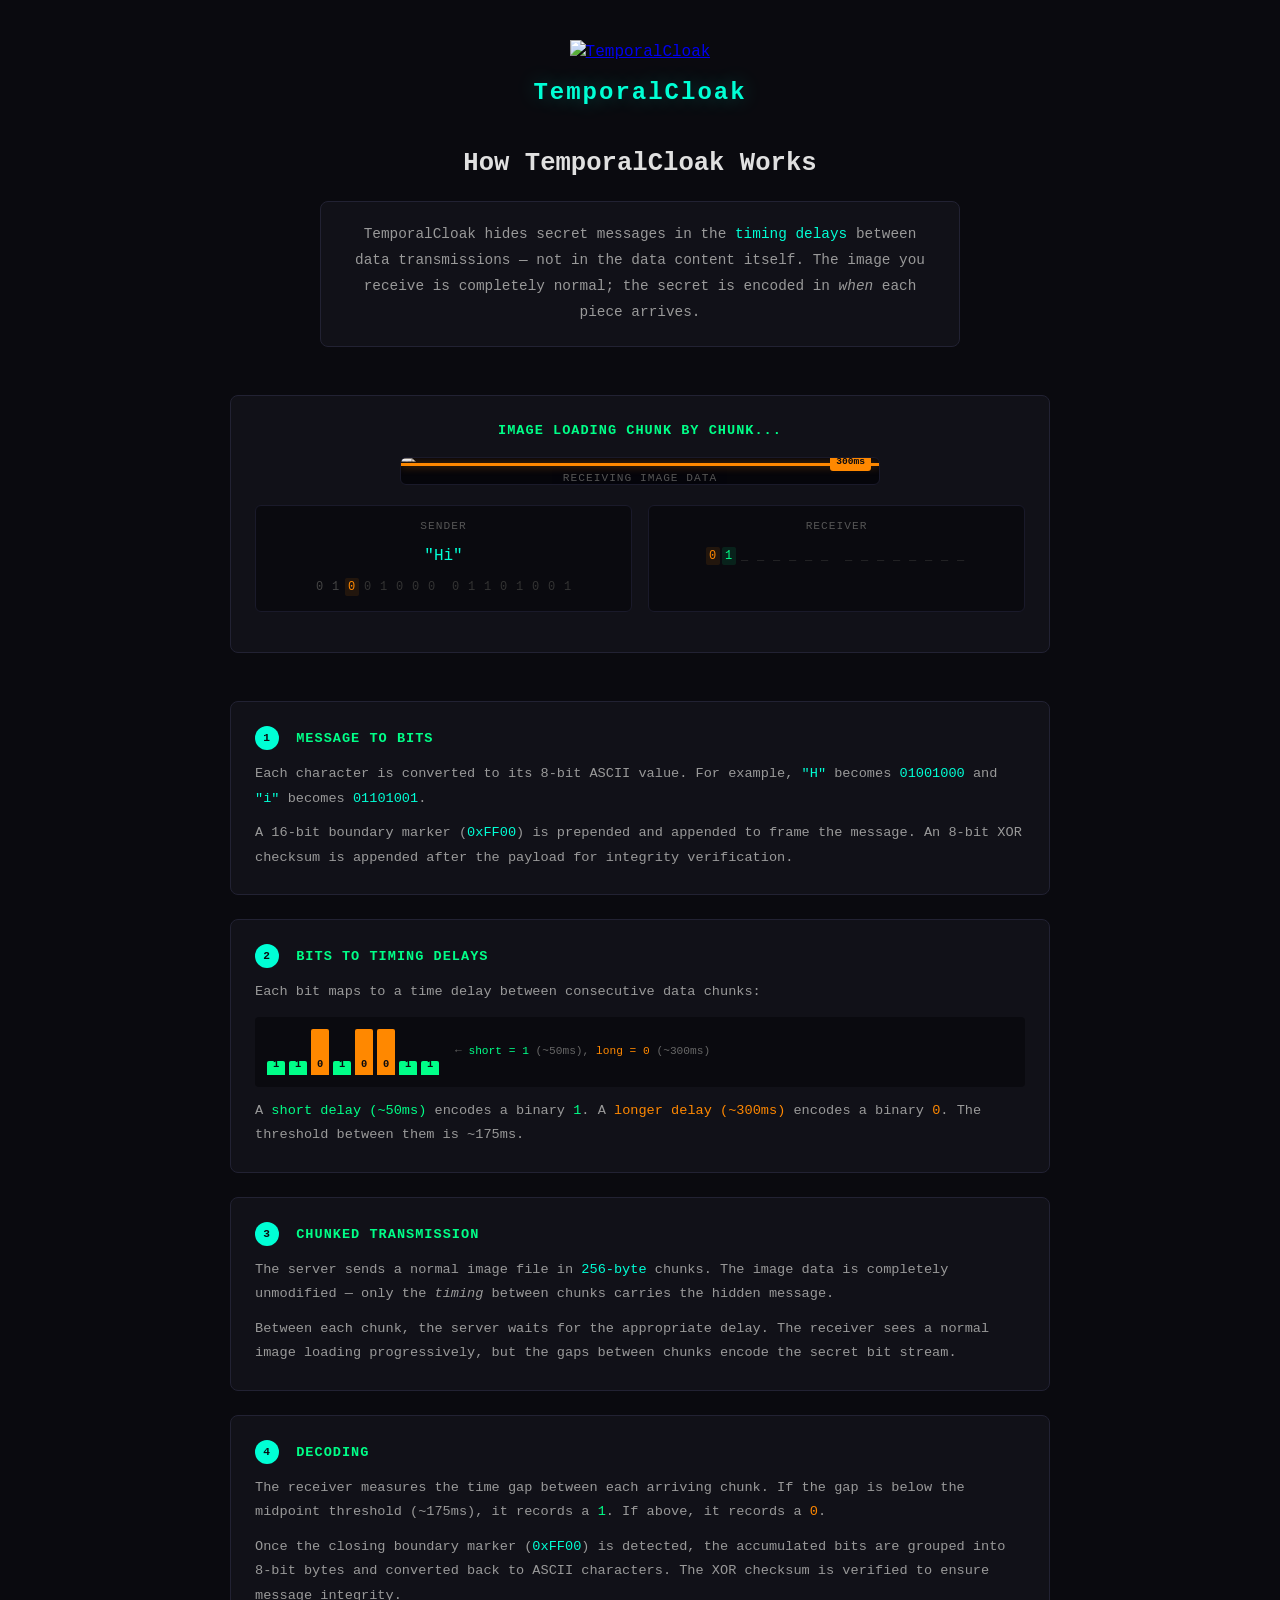
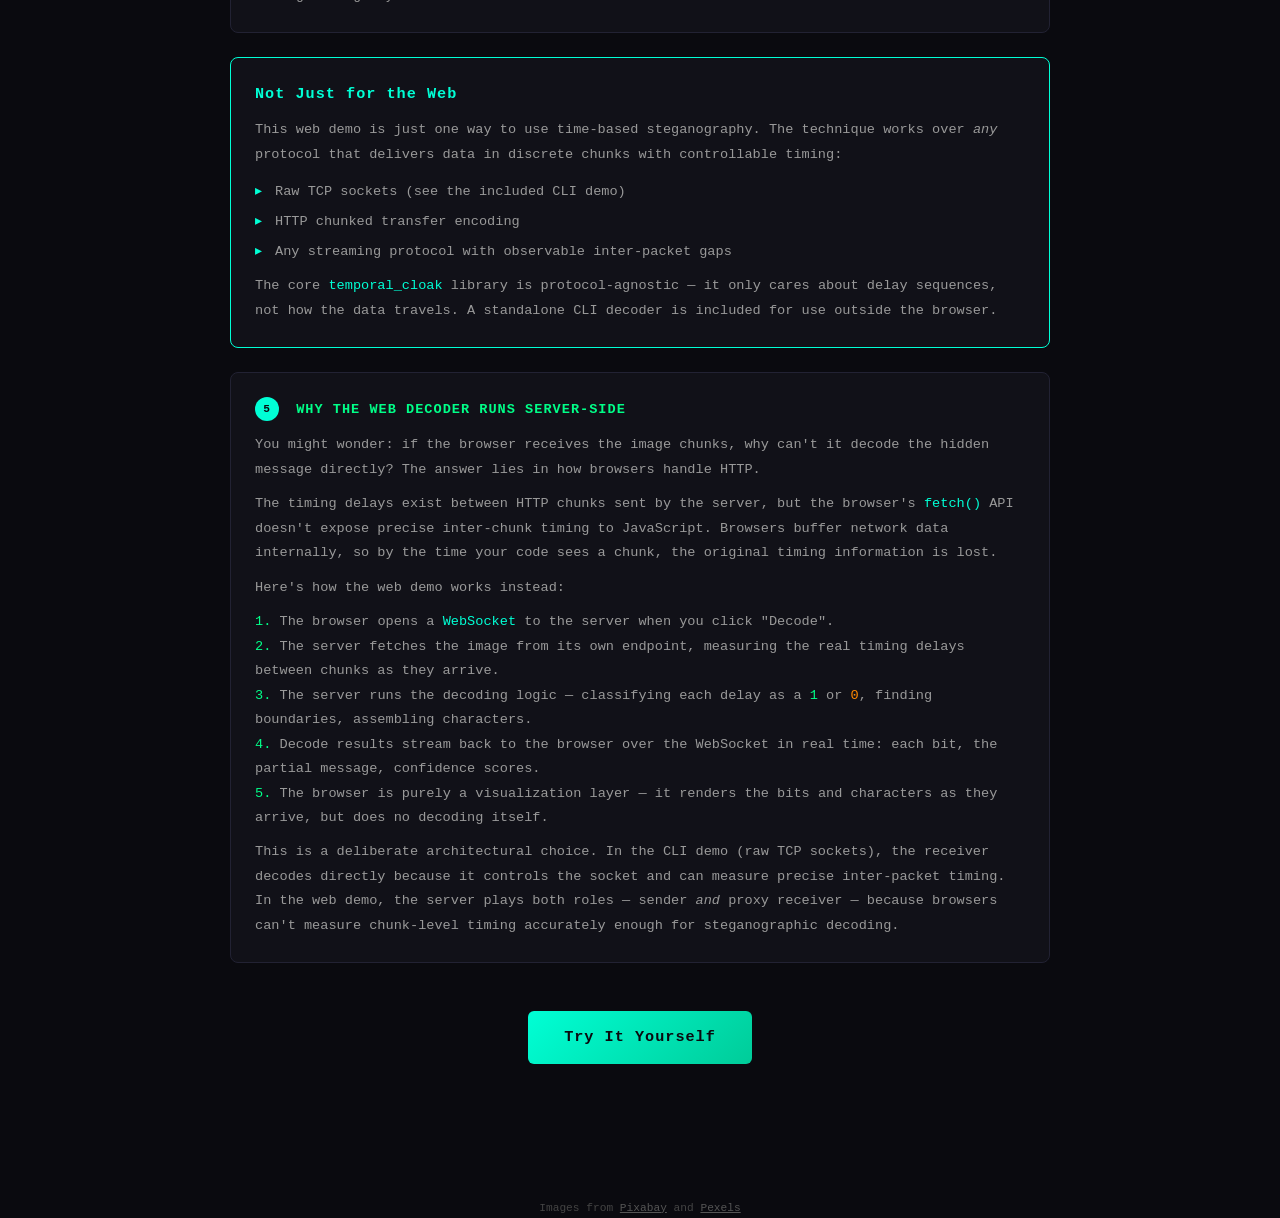
==== static/explainer.html @ 393f1f33 "feat: add link to explainer page from landing page" ====
<!DOCTYPE html>
<html lang="en">
<head>
    <meta charset="UTF-8">
    <meta name="viewport" content="width=device-width, initial-scale=1.0">
    <title>TemporalCloak - How It Works</title>
    <link rel="icon" type="image/png" sizes="32x32" href="/favicon-32x32.png">
    <link rel="icon" type="image/png" sizes="16x16" href="/favicon-16x16.png">
    <link rel="apple-touch-icon" sizes="180x180" href="/apple-touch-icon.png">
    <link rel="shortcut icon" href="/favicon.ico">
    <style>
        *, *::before, *::after { box-sizing: border-box; margin: 0; padding: 0; }

        body {
            background: #0a0a0f;
            color: #c0c0c0;
            font-family: 'JetBrains Mono', 'Fira Code', 'Courier New', monospace;
            min-height: 100vh;
            line-height: 1.6;
        }

        .container {
            max-width: 860px;
            margin: 0 auto;
            padding: 40px 20px 80px;
        }

        header { text-align: center; margin-bottom: 32px; }

        h1 {
            font-size: 1.5rem;
            color: #00ffd5;
            text-shadow: 0 0 20px rgba(0, 255, 213, 0.3);
            letter-spacing: 2px;
        }

        h1 a { color: inherit; text-decoration: none; }
        h1 a:hover { text-decoration: underline; }

        /* Hero */
        .hero {
            text-align: center;
            margin-bottom: 48px;
        }

        .hero h2 {
            font-size: 1.6rem;
            color: #e0e0e0;
            margin-bottom: 16px;
            font-weight: 700;
        }

        .hero-summary {
            max-width: 640px;
            margin: 0 auto;
            padding: 20px 24px;
            background: #111118;
            border: 1px solid #222233;
            border-radius: 8px;
            color: #999;
            font-size: 0.9rem;
            line-height: 1.8;
        }

        .hero-summary .hl { color: #00ffd5; }

        /* Section cards */
        .card {
            background: #111118;
            border: 1px solid #222233;
            border-radius: 8px;
            padding: 24px;
            margin-bottom: 24px;
        }

        .card h3 {
            color: #00ff88;
            font-size: 0.85rem;
            text-transform: uppercase;
            letter-spacing: 1px;
            margin-bottom: 12px;
        }

        .card p {
            font-size: 0.85rem;
            color: #999;
            line-height: 1.8;
            margin-bottom: 10px;
        }

        .card p:last-child { margin-bottom: 0; }

        .code { color: #00ffd5; }
        .green { color: #00ff88; }
        .orange { color: #ff8800; }

        /* Step number badges */
        .step-num {
            display: inline-block;
            width: 24px;
            height: 24px;
            line-height: 24px;
            text-align: center;
            background: #00ffd5;
            color: #0a0a0f;
            border-radius: 50%;
            font-size: 0.7rem;
            font-weight: 700;
            margin-right: 8px;
            vertical-align: middle;
        }

        /* Animation container */
        .anim-card {
            background: #111118;
            border: 1px solid #222233;
            border-radius: 8px;
            padding: 24px;
            margin-bottom: 48px;
            overflow: hidden;
        }

        .anim-card h3 {
            color: #00ff88;
            font-size: 0.85rem;
            text-transform: uppercase;
            letter-spacing: 1px;
            margin-bottom: 16px;
            text-align: center;
        }

        /* Image reveal area */
        .anim-image-wrap {
            position: relative;
            max-width: 480px;
            margin: 0 auto 20px;
            background: #05050a;
            border-radius: 6px;
            overflow: hidden;
            border: 1px solid #1a1a2a;
        }

        .anim-image-wrap .panel-label {
            position: absolute;
            top: 10px;
            left: 50%;
            transform: translateX(-50%);
            z-index: 2;
            font-size: 0.7rem;
            color: #555;
            text-transform: uppercase;
            letter-spacing: 1px;
            background: rgba(5, 5, 10, 0.7);
            padding: 2px 10px;
            border-radius: 3px;
        }

        .anim-image {
            display: block;
            width: 100%;
            height: auto;
            clip-path: inset(0 0 100% 0);
            transition: clip-path 0.25s ease-out;
        }

        /* Delay indicator line at the reveal edge */
        .chunk-indicator {
            position: absolute;
            left: 0;
            right: 0;
            height: 3px;
            z-index: 3;
            opacity: 0;
            transition: opacity 0.15s;
            display: flex;
            align-items: center;
            justify-content: center;
        }

        .chunk-indicator.visible { opacity: 1; }

        .chunk-indicator .delay-label-pill {
            position: absolute;
            right: 8px;
            top: -10px;
            font-size: 0.6rem;
            padding: 1px 6px;
            border-radius: 3px;
            color: #0a0a0f;
            font-weight: 700;
            white-space: nowrap;
        }

        .chunk-indicator.bit-1 { background: #00ff88; box-shadow: 0 0 8px rgba(0, 255, 136, 0.5); }
        .chunk-indicator.bit-1 .delay-label-pill { background: #00ff88; }
        .chunk-indicator.bit-0 { background: #ff8800; box-shadow: 0 0 8px rgba(255, 136, 0, 0.5); }
        .chunk-indicator.bit-0 .delay-label-pill { background: #ff8800; }

        /* Bottom row: sender + receiver compact */
        .anim-bottom-row {
            display: grid;
            grid-template-columns: 1fr 1fr;
            gap: 16px;
        }

        @media (max-width: 520px) {
            .anim-bottom-row {
                grid-template-columns: 1fr;
            }
        }

        .anim-panel {
            background: #0a0a0f;
            border: 1px solid #1a1a2a;
            border-radius: 6px;
            padding: 12px 16px;
            display: flex;
            flex-direction: column;
        }

        .panel-label {
            font-size: 0.7rem;
            color: #555;
            text-transform: uppercase;
            letter-spacing: 1px;
            margin-bottom: 8px;
            text-align: center;
        }

        /* Sender panel */
        .sender-text {
            text-align: center;
            font-size: 1rem;
            color: #00ffd5;
            margin-bottom: 6px;
            min-height: 1.4em;
        }

        .sender-bits {
            display: flex;
            flex-wrap: wrap;
            gap: 2px;
            justify-content: center;
            font-size: 0.75rem;
            min-height: 24px;
            align-items: center;
        }

        .sender-bits .sbit {
            width: 14px;
            height: 18px;
            line-height: 18px;
            text-align: center;
            border-radius: 2px;
            color: #333;
            transition: color 0.15s, background 0.15s;
        }

        .sender-bits .sbit.active-1 {
            color: #00ff88;
            background: rgba(0, 255, 136, 0.1);
        }

        .sender-bits .sbit.active-0 {
            color: #ff8800;
            background: rgba(255, 136, 0, 0.1);
        }

        .sender-bits .sbit.sent {
            color: #444;
        }

        .sender-bits .byte-gap {
            width: 6px;
        }

        /* Receiver panel */
        .recv-bits {
            display: flex;
            flex-wrap: wrap;
            gap: 2px;
            justify-content: center;
            font-size: 0.75rem;
            min-height: 24px;
            align-items: center;
        }

        .recv-bits .rbit {
            width: 14px;
            height: 18px;
            line-height: 18px;
            text-align: center;
            border-radius: 2px;
            color: #333;
        }

        .recv-bits .rbit.recv-1 {
            color: #00ff88;
            background: rgba(0, 255, 136, 0.1);
        }

        .recv-bits .rbit.recv-0 {
            color: #ff8800;
            background: rgba(255, 136, 0, 0.1);
        }

        .recv-bits .byte-gap {
            width: 6px;
        }

        .recv-text {
            text-align: center;
            font-size: 1rem;
            color: #00ff88;
            margin-top: 6px;
            min-height: 1.4em;
            text-shadow: 0 0 8px rgba(0, 255, 136, 0.2);
        }

        .anim-controls {
            text-align: center;
            margin-top: 16px;
        }

        .replay-btn {
            padding: 6px 18px;
            background: #222233;
            color: #00ffd5;
            border: 1px solid #333;
            border-radius: 4px;
            font-family: inherit;
            font-size: 0.75rem;
            cursor: pointer;
            transition: background 0.2s;
            display: none;
        }

        .replay-btn:hover { background: #2a2a3a; }

        /* Highlight card (Not Just for the Web) */
        .highlight-card {
            background: #111118;
            border: 1px solid #00ffd5;
            border-radius: 8px;
            padding: 24px;
            margin-bottom: 24px;
        }

        .highlight-card h3 {
            color: #00ffd5;
            font-size: 0.95rem;
            letter-spacing: 1px;
            margin-bottom: 12px;
        }

        .highlight-card p {
            font-size: 0.85rem;
            color: #999;
            line-height: 1.8;
            margin-bottom: 10px;
        }

        .highlight-card p:last-child { margin-bottom: 0; }

        .highlight-card ul {
            list-style: none;
            padding: 0;
            margin: 8px 0;
        }

        .highlight-card li {
            font-size: 0.85rem;
            color: #999;
            padding: 4px 0;
            padding-left: 20px;
            position: relative;
        }

        .highlight-card li::before {
            content: '\25B8';
            color: #00ffd5;
            position: absolute;
            left: 0;
        }

        /* Delay diagram inline */
        .delay-diagram {
            display: flex;
            align-items: flex-end;
            gap: 4px;
            margin: 12px 0;
            padding: 12px;
            background: #0a0a0f;
            border-radius: 4px;
            height: 70px;
        }

        .delay-bar {
            width: 18px;
            border-radius: 2px 2px 0 0;
            text-align: center;
            font-size: 0.65rem;
            color: #0a0a0f;
            font-weight: bold;
            display: flex;
            align-items: flex-end;
            justify-content: center;
            padding-bottom: 2px;
        }

        .delay-label {
            font-size: 0.7rem;
            margin-left: 12px;
            color: #666;
            align-self: center;
        }

        /* CTA */
        .cta-section {
            text-align: center;
            margin-top: 48px;
            margin-bottom: 24px;
        }

        .cta-btn {
            display: inline-block;
            padding: 14px 36px;
            background: linear-gradient(135deg, #00ffd5 0%, #00cc99 100%);
            color: #0a0a0f;
            text-decoration: none;
            border-radius: 6px;
            font-family: inherit;
            font-size: 0.95rem;
            font-weight: 700;
            letter-spacing: 1px;
            transition: transform 0.1s, box-shadow 0.2s;
        }

        .cta-btn:hover {
            transform: translateY(-1px);
            box-shadow: 0 4px 16px rgba(0, 255, 213, 0.3);
        }

        /* Static fallback for reduced motion */
        @media (prefers-reduced-motion: reduce) {
            .sender-bits .sbit { color: #666 !important; background: none !important; }
            .recv-bits .rbit { color: #666 !important; background: none !important; }
            .anim-image { transition: none !important; clip-path: inset(0) !important; }
            .chunk-indicator { display: none !important; }
        }

        @keyframes fadeIn {
            from { opacity: 0; transform: translateY(8px); }
            to { opacity: 1; transform: translateY(0); }
        }

        .fade-in { animation: fadeIn 0.3s ease-out; }
    </style>
</head>
<body>
    <div class="container">
        <header>
            <a href="/"><img src="/temporal_cloak_icon_transparent.png" alt="TemporalCloak" style="width:90px;height:90px;margin-bottom:8px;"></a>
            <h1><a href="/">TemporalCloak</a></h1>
        </header>

        <!-- Hero -->
        <section class="hero">
            <h2>How TemporalCloak Works</h2>
            <div class="hero-summary">
                TemporalCloak hides secret messages in the <span class="hl">timing delays</span> between data transmissions &mdash; not in the data content itself. The image you receive is completely normal; the secret is encoded in <em>when</em> each piece arrives.
            </div>
        </section>

        <!-- Animated Diagram -->
        <section class="anim-card" id="animCard">
            <h3>Image loading chunk by chunk...</h3>
            <!-- Progressive image reveal -->
            <div class="anim-image-wrap" id="imageWrap">
                <div class="panel-label" id="imageLabel">Receiving image data</div>
                <img class="anim-image" id="animImage" src="/hosted/pexels-lil-artsy-1624076.jpg" alt="Image loading progressively">
                <div class="chunk-indicator" id="chunkIndicator">
                    <span class="delay-label-pill" id="delayPill"></span>
                </div>
            </div>
            <!-- Compact sender / receiver row -->
            <div class="anim-bottom-row">
                <div class="anim-panel">
                    <div class="panel-label">Sender</div>
                    <div class="sender-text" id="senderText"></div>
                    <div class="sender-bits" id="senderBits"></div>
                </div>
                <div class="anim-panel">
                    <div class="panel-label">Receiver</div>
                    <div class="recv-bits" id="recvBits"></div>
                    <div class="recv-text" id="recvText"></div>
                </div>
            </div>
            <div class="anim-controls">
                <button class="replay-btn" id="replayBtn">Replay</button>
            </div>
        </section>

        <!-- Step 1: Message to Bits -->
        <div class="card">
            <h3><span class="step-num">1</span> Message to Bits</h3>
            <p>Each character is converted to its 8-bit ASCII value. For example, <span class="code">"H"</span> becomes <span class="code">01001000</span> and <span class="code">"i"</span> becomes <span class="code">01101001</span>.</p>
            <p>A 16-bit boundary marker (<span class="code">0xFF00</span>) is prepended and appended to frame the message. An 8-bit XOR checksum is appended after the payload for integrity verification.</p>
        </div>

        <!-- Step 2: Bits to Timing -->
        <div class="card">
            <h3><span class="step-num">2</span> Bits to Timing Delays</h3>
            <p>Each bit maps to a time delay between consecutive data chunks:</p>
            <div class="delay-diagram">
                <div class="delay-bar" style="height:14px;background:#00ff88;">1</div>
                <div class="delay-bar" style="height:14px;background:#00ff88;">1</div>
                <div class="delay-bar" style="height:46px;background:#ff8800;">0</div>
                <div class="delay-bar" style="height:14px;background:#00ff88;">1</div>
                <div class="delay-bar" style="height:46px;background:#ff8800;">0</div>
                <div class="delay-bar" style="height:46px;background:#ff8800;">0</div>
                <div class="delay-bar" style="height:14px;background:#00ff88;">1</div>
                <div class="delay-bar" style="height:14px;background:#00ff88;">1</div>
                <div class="delay-label">&larr; <span class="green">short = 1</span> (~50ms), <span class="orange">long = 0</span> (~300ms)</div>
            </div>
            <p>A <span class="green">short delay (~50ms)</span> encodes a binary <span class="green">1</span>. A <span class="orange">longer delay (~300ms)</span> encodes a binary <span class="orange">0</span>. The threshold between them is ~175ms.</p>
        </div>

        <!-- Step 3: Chunked Transmission -->
        <div class="card">
            <h3><span class="step-num">3</span> Chunked Transmission</h3>
            <p>The server sends a normal image file in <span class="code">256-byte</span> chunks. The image data is completely unmodified &mdash; only the <em>timing</em> between chunks carries the hidden message.</p>
            <p>Between each chunk, the server waits for the appropriate delay. The receiver sees a normal image loading progressively, but the gaps between chunks encode the secret bit stream.</p>
        </div>

        <!-- Step 4: Decoding -->
        <div class="card">
            <h3><span class="step-num">4</span> Decoding</h3>
            <p>The receiver measures the time gap between each arriving chunk. If the gap is below the midpoint threshold (~175ms), it records a <span class="green">1</span>. If above, it records a <span class="orange">0</span>.</p>
            <p>Once the closing boundary marker (<span class="code">0xFF00</span>) is detected, the accumulated bits are grouped into 8-bit bytes and converted back to ASCII characters. The XOR checksum is verified to ensure message integrity.</p>
        </div>

        <!-- Not Just for the Web -->
        <div class="highlight-card">
            <h3>Not Just for the Web</h3>
            <p>This web demo is just one way to use time-based steganography. The technique works over <em>any</em> protocol that delivers data in discrete chunks with controllable timing:</p>
            <ul>
                <li>Raw TCP sockets (see the included CLI demo)</li>
                <li>HTTP chunked transfer encoding</li>
                <li>Any streaming protocol with observable inter-packet gaps</li>
            </ul>
            <p>The core <span class="code">temporal_cloak</span> library is protocol-agnostic &mdash; it only cares about delay sequences, not how the data travels. A standalone CLI decoder is included for use outside the browser.</p>
        </div>

        <!-- Why Server-Side Decoding -->
        <div class="card">
            <h3><span class="step-num">5</span> Why the Web Decoder Runs Server-Side</h3>
            <p>You might wonder: if the browser receives the image chunks, why can't it decode the hidden message directly? The answer lies in how browsers handle HTTP.</p>
            <p>The timing delays exist between HTTP chunks sent by the server, but the browser's <span class="code">fetch()</span> API doesn't expose precise inter-chunk timing to JavaScript. Browsers buffer network data internally, so by the time your code sees a chunk, the original timing information is lost.</p>
            <p>Here's how the web demo works instead:</p>
            <p><span class="green">1.</span> The browser opens a <span class="code">WebSocket</span> to the server when you click "Decode".<br>
               <span class="green">2.</span> The server fetches the image from its own endpoint, measuring the real timing delays between chunks as they arrive.<br>
               <span class="green">3.</span> The server runs the decoding logic &mdash; classifying each delay as a <span class="green">1</span> or <span class="orange">0</span>, finding boundaries, assembling characters.<br>
               <span class="green">4.</span> Decode results stream back to the browser over the WebSocket in real time: each bit, the partial message, confidence scores.<br>
               <span class="green">5.</span> The browser is purely a visualization layer &mdash; it renders the bits and characters as they arrive, but does no decoding itself.</p>
            <p>This is a deliberate architectural choice. In the CLI demo (raw TCP sockets), the receiver decodes directly because it controls the socket and can measure precise inter-packet timing. In the web demo, the server plays both roles &mdash; sender <em>and</em> proxy receiver &mdash; because browsers can't measure chunk-level timing accurately enough for steganographic decoding.</p>
        </div>

        <!-- CTA -->
        <section class="cta-section">
            <a href="/" class="cta-btn">Try It Yourself</a>
        </section>
    </div>

    <footer style="text-align:center; padding:32px 20px 0; font-size:0.7rem; color:#444;">
        Images from <a href="https://pixabay.com/" style="color:#555;" target="_blank" rel="noopener">Pixabay</a> and <a href="https://www.pexels.com/" style="color:#555;" target="_blank" rel="noopener">Pexels</a>
    </footer>

    <script>
        // ── Animation: encode "Hi", progressive image reveal + sender/receiver bits ──

        const MSG = 'Hi';
        const BITS = [
            0,1,0,0,1,0,0,0, // H = 0x48
            0,1,1,0,1,0,0,1  // i = 0x69
        ];
        const TOTAL_STEPS = BITS.length; // 16 chunks

        const BIT_1_DELAY = 50;   // ms (short = green)
        const BIT_0_DELAY = 300;  // ms (long = orange)

        const animImage      = document.getElementById('animImage');
        const imageWrap      = document.getElementById('imageWrap');
        const imageLabel     = document.getElementById('imageLabel');
        const chunkIndicator = document.getElementById('chunkIndicator');
        const delayPill      = document.getElementById('delayPill');
        const senderText     = document.getElementById('senderText');
        const senderBits     = document.getElementById('senderBits');
        const recvBits       = document.getElementById('recvBits');
        const recvText       = document.getElementById('recvText');
        const replayBtn      = document.getElementById('replayBtn');
        const animCard       = document.getElementById('animCard');

        let animRunning = false;
        let animTimeouts = [];
        let hasPlayed = false;

        function clearTimeouts() {
            animTimeouts.forEach(t => clearTimeout(t));
            animTimeouts = [];
        }

        function resetAnimation() {
            clearTimeouts();
            senderText.textContent = '';
            senderBits.innerHTML = '';
            recvBits.innerHTML = '';
            recvText.textContent = '';
            replayBtn.style.display = 'none';
            imageLabel.textContent = 'Receiving image data';

            // Reset image — fully hidden
            animImage.style.clipPath = 'inset(0 0 100% 0)';

            // Hide chunk indicator
            chunkIndicator.classList.remove('visible', 'bit-0', 'bit-1');
            chunkIndicator.style.top = '0%';

            // Build sender bit placeholders
            BITS.forEach((b, i) => {
                if (i === 8) {
                    const gap = document.createElement('span');
                    gap.className = 'byte-gap';
                    senderBits.appendChild(gap);
                }
                const el = document.createElement('span');
                el.className = 'sbit';
                el.textContent = b;
                el.dataset.index = i;
                senderBits.appendChild(el);
            });

            // Build receiver bit placeholders
            BITS.forEach((_, i) => {
                if (i === 8) {
                    const gap = document.createElement('span');
                    gap.className = 'byte-gap';
                    recvBits.appendChild(gap);
                }
                const el = document.createElement('span');
                el.className = 'rbit';
                el.textContent = '_';
                el.dataset.index = i;
                recvBits.appendChild(el);
            });
        }

        function revealImageTo(step) {
            const pct = ((step + 1) / TOTAL_STEPS) * 100;
            const hideBottom = 100 - pct;
            animImage.style.clipPath = `inset(0 0 ${hideBottom}% 0)`;
        }

        function showChunkIndicator(step, bit) {
            const pct = ((step + 1) / TOTAL_STEPS) * 100;
            chunkIndicator.style.top = pct + '%';
            chunkIndicator.className = `chunk-indicator visible bit-${bit}`;
            delayPill.textContent = bit === 1 ? '50ms' : '300ms';
        }

        function hideChunkIndicator() {
            chunkIndicator.classList.remove('visible');
        }

        function runAnimation() {
            if (animRunning) return;
            animRunning = true;
            hasPlayed = true;

            resetAnimation();
            senderText.textContent = '"Hi"';

            let step = 0;

            function nextBit() {
                if (step >= BITS.length) {
                    hideChunkIndicator();
                    imageLabel.textContent = 'Image received';
                    recvText.textContent = '"Hi"';
                    replayBtn.style.display = '';
                    animRunning = false;
                    return;
                }

                const bit = BITS[step];
                const idx = step;

                // Highlight current sender bit
                const sbitEl = senderBits.querySelector(`[data-index="${idx}"]`);
                if (sbitEl) sbitEl.className = `sbit active-${bit}`;

                // Mark previous sender bit as sent
                if (idx > 0) {
                    const prev = senderBits.querySelector(`[data-index="${idx - 1}"]`);
                    if (prev) prev.className = 'sbit sent';
                }

                // Show delay indicator at the reveal edge
                showChunkIndicator(idx, bit);

                // After the characteristic delay, reveal the next image strip
                const delay = bit === 1 ? BIT_1_DELAY : BIT_0_DELAY;

                const t1 = setTimeout(() => {
                    // Reveal next image strip
                    revealImageTo(idx);

                    // Update receiver bit
                    const rbitEl = recvBits.querySelector(`[data-index="${idx}"]`);
                    if (rbitEl) {
                        rbitEl.className = `rbit recv-${bit}`;
                        rbitEl.textContent = bit;
                    }

                    // Show partial decoded text after each complete byte
                    if ((idx + 1) % 8 === 0) {
                        const byteIdx = Math.floor(idx / 8);
                        recvText.textContent = '"' + MSG.substring(0, byteIdx + 1) + '"';
                    }

                    step++;
                    const t2 = setTimeout(nextBit, 80);
                    animTimeouts.push(t2);
                }, delay + 120);
                animTimeouts.push(t1);
            }

            const t0 = setTimeout(nextBit, 600);
            animTimeouts.push(t0);
        }

        replayBtn.addEventListener('click', () => {
            runAnimation();
        });

        // ── IntersectionObserver: auto-play when scrolled into view ──
        const prefersReducedMotion = window.matchMedia('(prefers-reduced-motion: reduce)').matches;

        if (prefersReducedMotion) {
            resetAnimation();
            senderText.textContent = '"Hi"';

            // Show fully revealed image
            animImage.style.clipPath = 'inset(0 0 0% 0)';
            imageLabel.textContent = 'Image received';

            // Show all sender bits
            BITS.forEach((b, i) => {
                const el = senderBits.querySelector(`[data-index="${i}"]`);
                if (el) el.className = `sbit active-${b}`;
            });

            // Show all receiver bits
            BITS.forEach((b, i) => {
                const el = recvBits.querySelector(`[data-index="${i}"]`);
                if (el) {
                    el.className = `rbit recv-${b}`;
                    el.textContent = b;
                }
            });

            recvText.textContent = '"Hi"';
            replayBtn.style.display = '';
        } else {
            resetAnimation();

            const observer = new IntersectionObserver((entries) => {
                entries.forEach(entry => {
                    if (entry.isIntersecting && !hasPlayed) {
                        runAnimation();
                    }
                });
            }, { threshold: 0.3 });

            observer.observe(animCard);
        }
    </script>
</body>
</html>
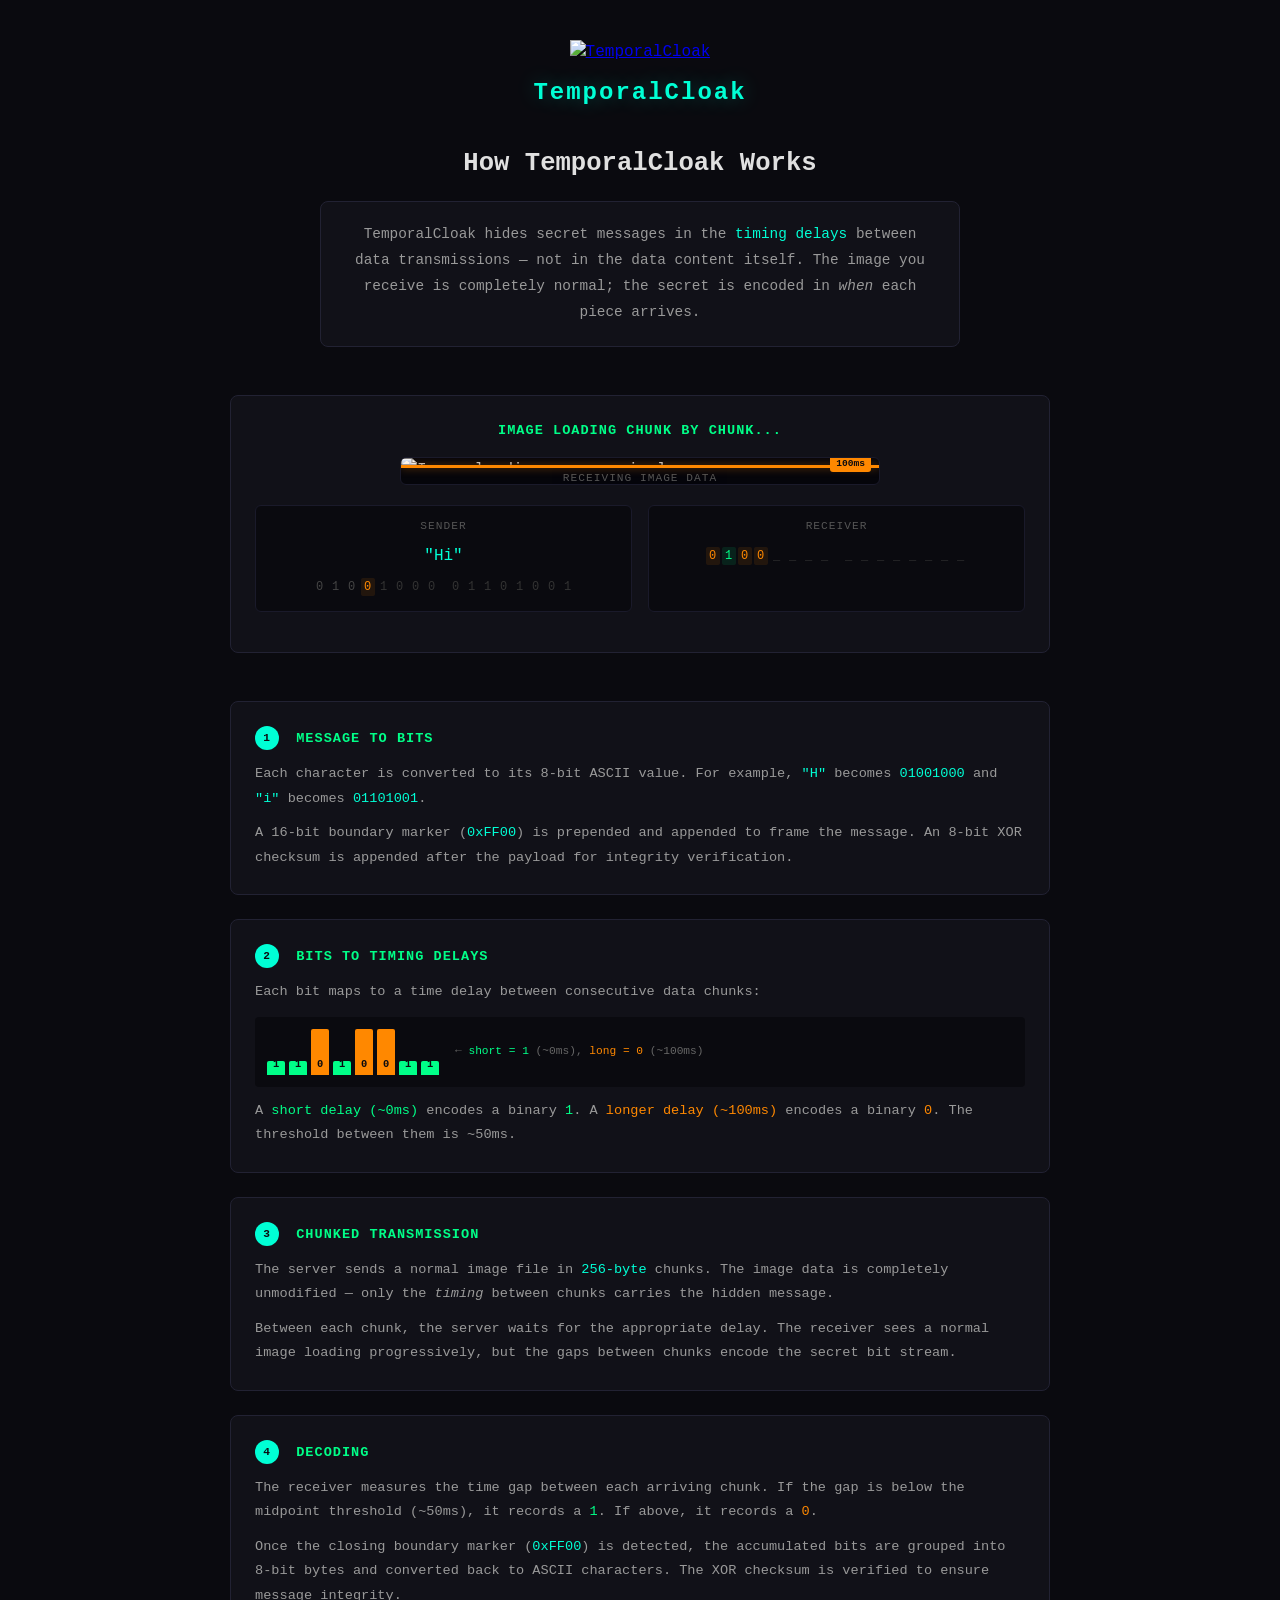
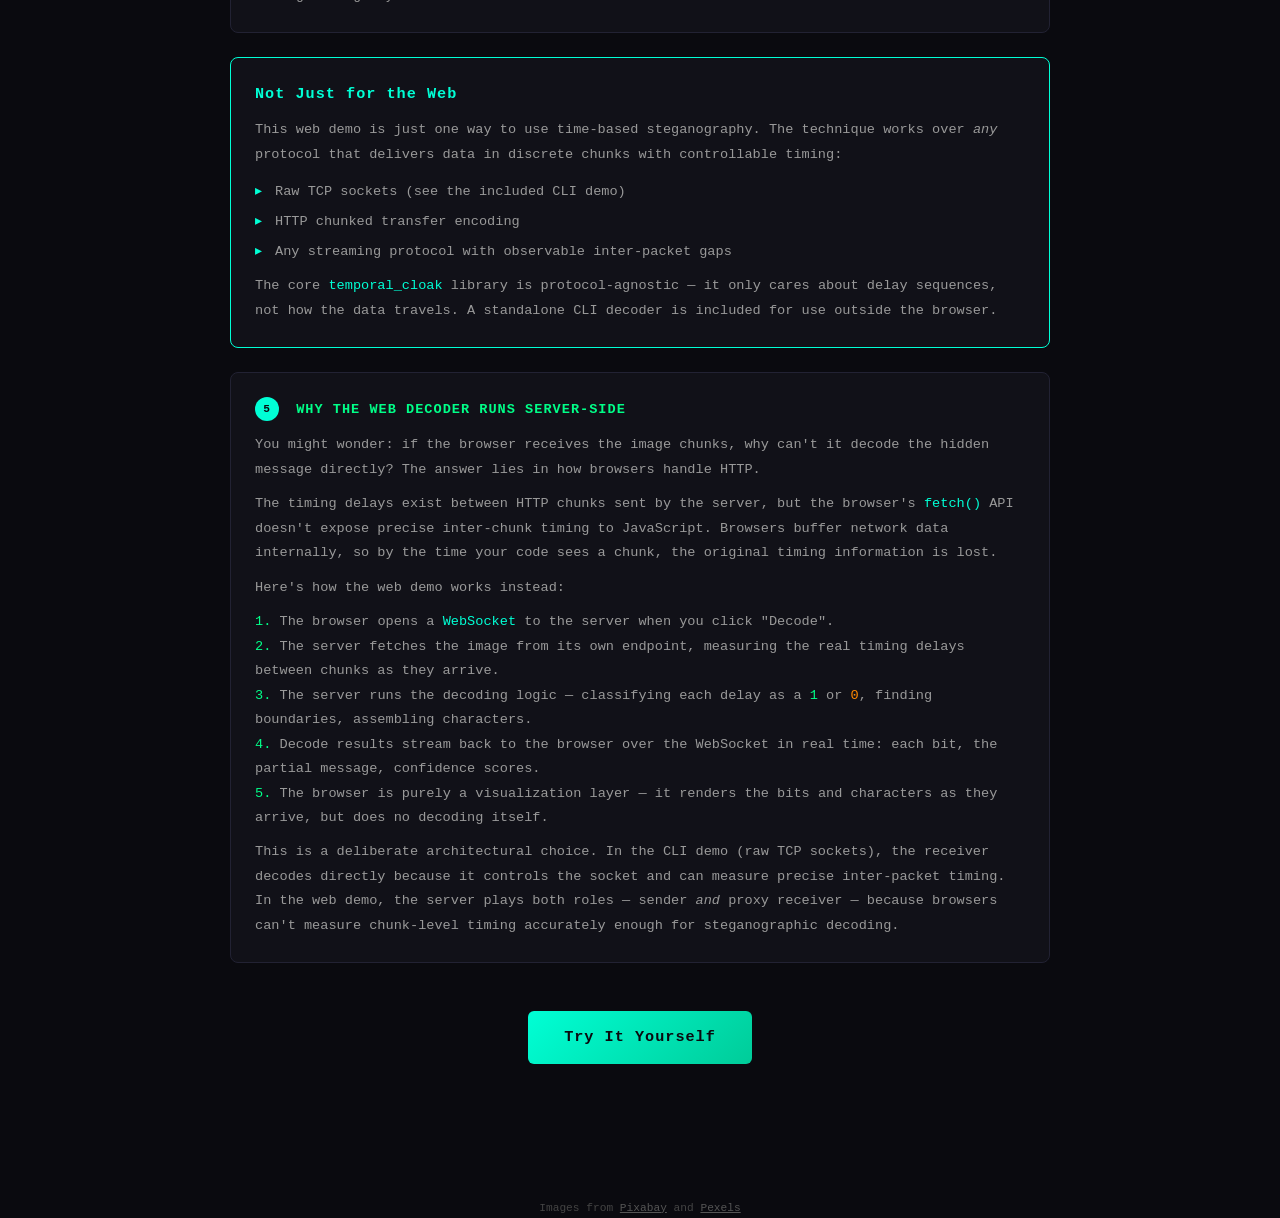
==== commit be441016: "refactor: centralize timing config and serve it via REST endpoint" ====
--- a/static/explainer.html
+++ b/static/explainer.html
@@ -521,9 +521,9 @@
                 <div class="delay-bar" style="height:46px;background:#ff8800;">0</div>
                 <div class="delay-bar" style="height:14px;background:#00ff88;">1</div>
                 <div class="delay-bar" style="height:14px;background:#00ff88;">1</div>
-                <div class="delay-label">&larr; <span class="green">short = 1</span> (~50ms), <span class="orange">long = 0</span> (~300ms)</div>
+                <div class="delay-label">&larr; <span class="green">short = 1</span> (~<span class="cfg-bit1">0ms</span>), <span class="orange">long = 0</span> (~<span class="cfg-bit0">100ms</span>)</div>
             </div>
-            <p>A <span class="green">short delay (~50ms)</span> encodes a binary <span class="green">1</span>. A <span class="orange">longer delay (~300ms)</span> encodes a binary <span class="orange">0</span>. The threshold between them is ~175ms.</p>
+            <p>A <span class="green">short delay (~<span class="cfg-bit1">0ms</span>)</span> encodes a binary <span class="green">1</span>. A <span class="orange">longer delay (~<span class="cfg-bit0">100ms</span>)</span> encodes a binary <span class="orange">0</span>. The threshold between them is ~<span class="cfg-mid">50ms</span>.</p>
         </div>
 
         <!-- Step 3: Chunked Transmission -->
@@ -536,7 +536,7 @@
         <!-- Step 4: Decoding -->
         <div class="card">
             <h3><span class="step-num">4</span> Decoding</h3>
-            <p>The receiver measures the time gap between each arriving chunk. If the gap is below the midpoint threshold (~175ms), it records a <span class="green">1</span>. If above, it records a <span class="orange">0</span>.</p>
+            <p>The receiver measures the time gap between each arriving chunk. If the gap is below the midpoint threshold (~<span class="cfg-mid">50ms</span>), it records a <span class="green">1</span>. If above, it records a <span class="orange">0</span>.</p>
             <p>Once the closing boundary marker (<span class="code">0xFF00</span>) is detected, the accumulated bits are grouped into 8-bit bytes and converted back to ASCII characters. The XOR checksum is verified to ensure message integrity.</p>
         </div>
 
@@ -586,8 +586,8 @@
         ];
         const TOTAL_STEPS = BITS.length; // 16 chunks
 
-        const BIT_1_DELAY = 50;   // ms (short = green)
-        const BIT_0_DELAY = 300;  // ms (long = orange)
+        let BIT_1_DELAY = 0;    // ms (short = green) — updated from /api/config
+        let BIT_0_DELAY = 100;  // ms (long = orange) — updated from /api/config
 
         const animImage      = document.getElementById('animImage');
         const imageWrap      = document.getElementById('imageWrap');
@@ -665,7 +665,7 @@
             const pct = ((step + 1) / TOTAL_STEPS) * 100;
             chunkIndicator.style.top = pct + '%';
             chunkIndicator.className = `chunk-indicator visible bit-${bit}`;
-            delayPill.textContent = bit === 1 ? '50ms' : '300ms';
+            delayPill.textContent = bit === 1 ? '0ms' : '100ms';
         }
 
         function hideChunkIndicator() {
@@ -784,6 +784,21 @@
 
             observer.observe(animCard);
         }
+
+        // Fetch live config and update all dynamic values
+        fetch('/api/config')
+            .then(r => r.json())
+            .then(cfg => {
+                const b1 = Math.round(cfg.bit_1_delay * 1000);
+                const b0 = Math.round(cfg.bit_0_delay * 1000);
+                const mid = Math.round(cfg.midpoint * 1000);
+                BIT_1_DELAY = b1;
+                BIT_0_DELAY = b0;
+                document.querySelectorAll('.cfg-bit1').forEach(el => el.textContent = b1 + 'ms');
+                document.querySelectorAll('.cfg-bit0').forEach(el => el.textContent = b0 + 'ms');
+                document.querySelectorAll('.cfg-mid').forEach(el => el.textContent = mid + 'ms');
+            })
+            .catch(() => {}); // keep defaults on failure
     </script>
 </body>
 </html>
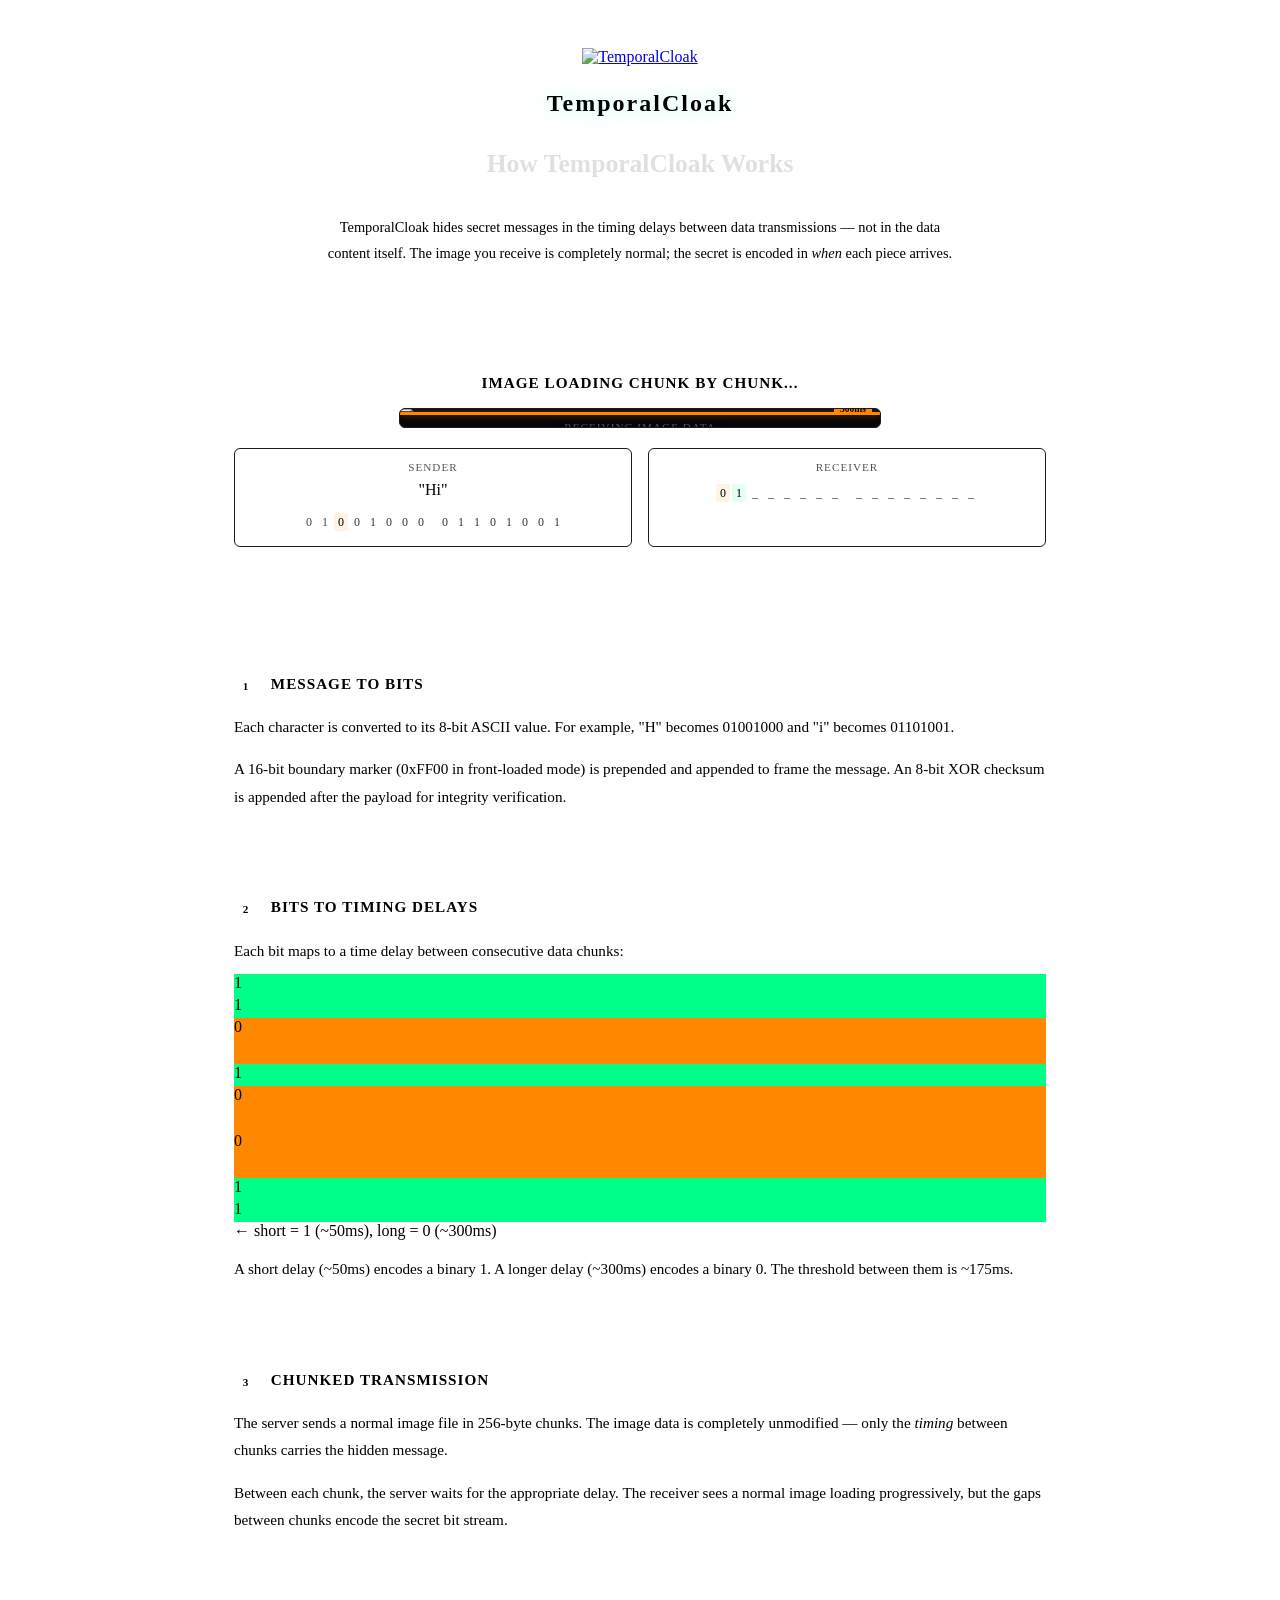
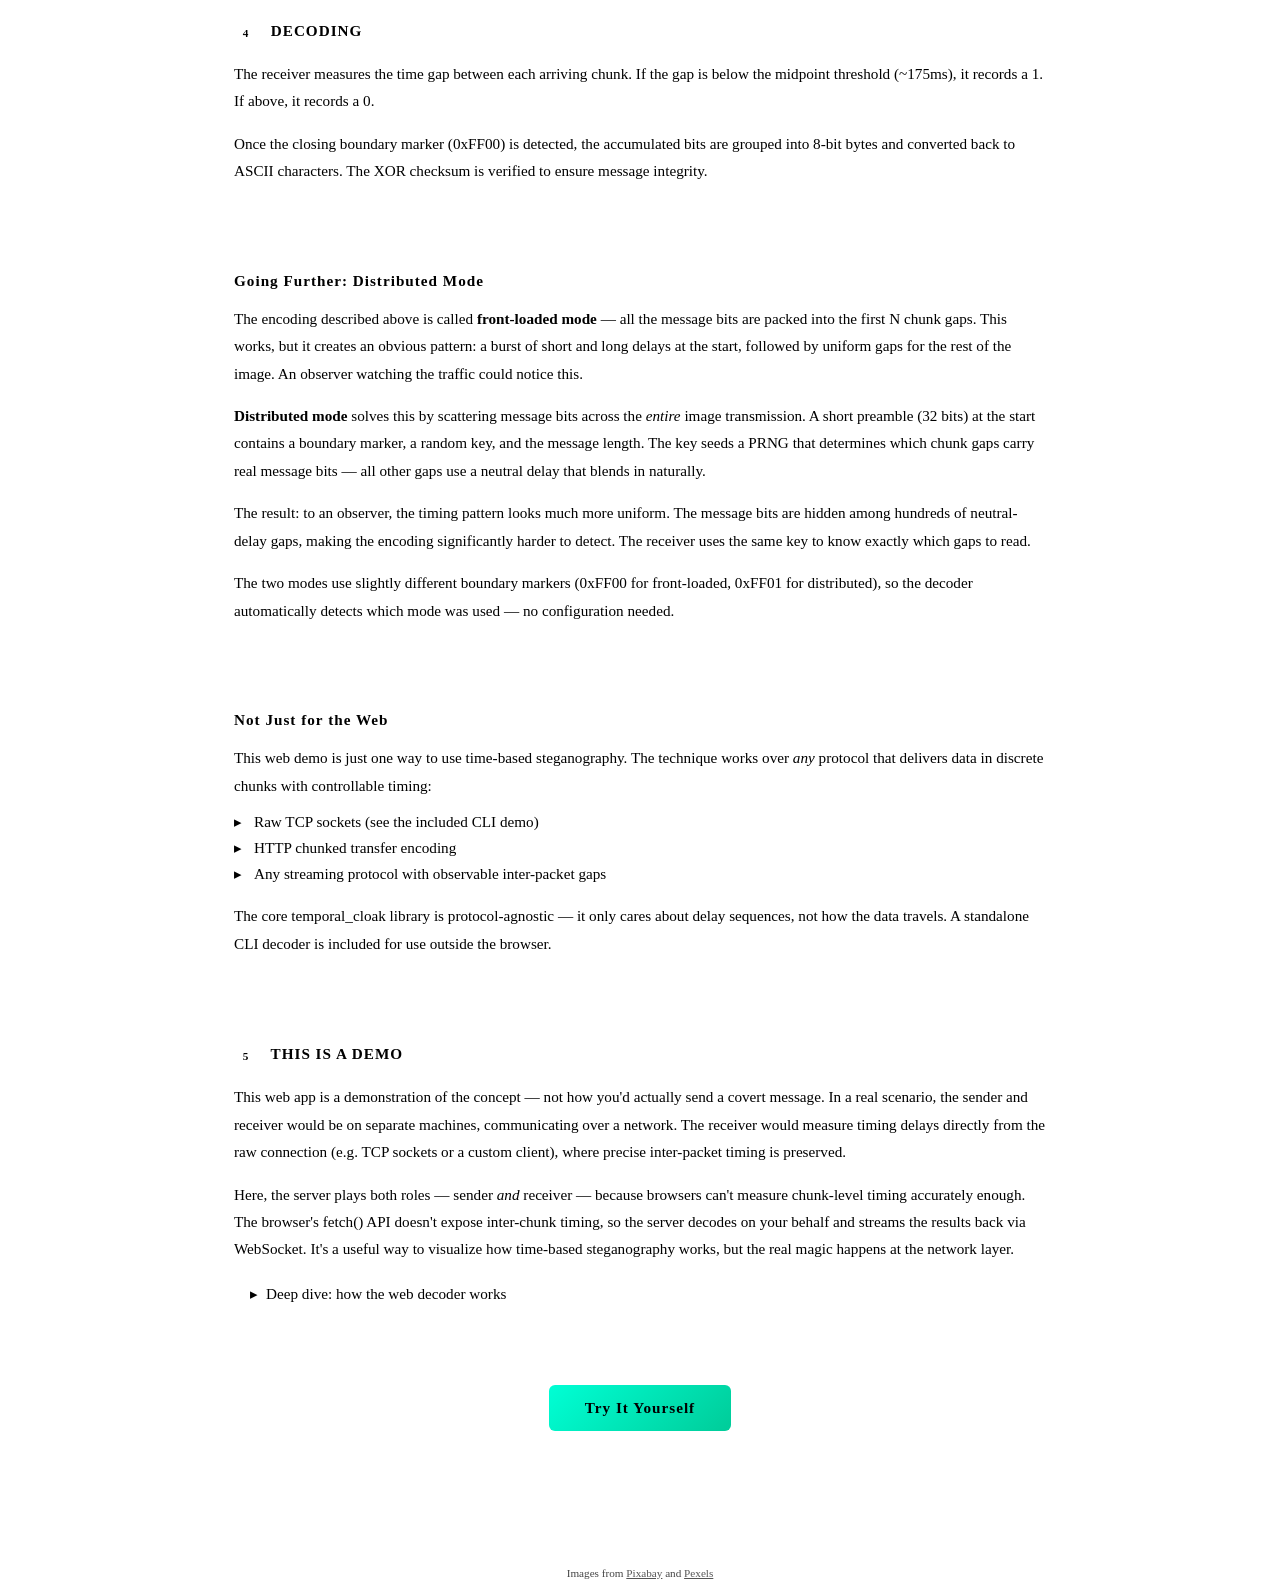
==== commit c26a25ae: "refactor: extract shared CSS into common.css and update explainer content" ====
--- a/static/explainer.html
+++ b/static/explainer.html
@@ -8,17 +8,8 @@
     <link rel="icon" type="image/png" sizes="16x16" href="/favicon-16x16.png">
     <link rel="apple-touch-icon" sizes="180x180" href="/apple-touch-icon.png">
     <link rel="shortcut icon" href="/favicon.ico">
+    <link rel="stylesheet" href="/common.css">
     <style>
-        *, *::before, *::after { box-sizing: border-box; margin: 0; padding: 0; }
-
-        body {
-            background: #0a0a0f;
-            color: #c0c0c0;
-            font-family: 'JetBrains Mono', 'Fira Code', 'Courier New', monospace;
-            min-height: 100vh;
-            line-height: 1.6;
-        }
-
         .container {
             max-width: 860px;
             margin: 0 auto;
@@ -29,7 +20,7 @@
 
         h1 {
             font-size: 1.5rem;
-            color: #00ffd5;
+            color: var(--accent);
             text-shadow: 0 0 20px rgba(0, 255, 213, 0.3);
             letter-spacing: 2px;
         }
@@ -54,45 +45,86 @@
             max-width: 640px;
             margin: 0 auto;
             padding: 20px 24px;
-            background: #111118;
-            border: 1px solid #222233;
+            background: var(--bg-card);
+            border: 1px solid var(--border);
             border-radius: 8px;
-            color: #999;
+            color: var(--text-secondary);
             font-size: 0.9rem;
             line-height: 1.8;
         }
 
-        .hero-summary .hl { color: #00ffd5; }
+        .hero-summary .hl { color: var(--accent); }
 
         /* Section cards */
         .card {
-            background: #111118;
-            border: 1px solid #222233;
+            background: var(--bg-card);
+            border: 1px solid var(--border);
             border-radius: 8px;
             padding: 24px;
             margin-bottom: 24px;
         }
 
         .card h3 {
-            color: #00ff88;
-            font-size: 0.85rem;
+            color: var(--accent-green);
+            font-size: 0.95rem;
             text-transform: uppercase;
             letter-spacing: 1px;
             margin-bottom: 12px;
         }
 
         .card p {
-            font-size: 0.85rem;
-            color: #999;
+            font-size: 0.95rem;
+            color: var(--text-secondary);
             line-height: 1.8;
             margin-bottom: 10px;
         }
 
         .card p:last-child { margin-bottom: 0; }
 
-        .code { color: #00ffd5; }
-        .green { color: #00ff88; }
-        .orange { color: #ff8800; }
+        /* Collapsible deep dive */
+        .deep-dive {
+            margin-top: 12px;
+            border: 1px solid var(--border);
+            border-radius: 6px;
+            overflow: hidden;
+        }
+
+        .deep-dive summary {
+            padding: 10px 16px;
+            background: var(--bg);
+            color: var(--text-muted);
+            font-size: 0.95rem;
+            cursor: pointer;
+            list-style: none;
+        }
+
+        .deep-dive summary::-webkit-details-marker { display: none; }
+
+        .deep-dive summary::before {
+            content: '\25B8';
+            display: inline-block;
+            margin-right: 8px;
+            transition: transform 0.2s;
+            color: var(--accent);
+        }
+
+        .deep-dive[open] summary::before {
+            transform: rotate(90deg);
+        }
+
+        .deep-dive-content {
+            padding: 16px;
+            background: var(--bg);
+        }
+
+        .deep-dive-content p {
+            font-size: 0.95rem;
+            color: var(--text-secondary);
+            line-height: 1.8;
+            margin-bottom: 6px;
+        }
+
+        .deep-dive-content p:last-child { margin-bottom: 0; }
 
         /* Step number badges */
         .step-num {
@@ -101,8 +133,8 @@
             height: 24px;
             line-height: 24px;
             text-align: center;
-            background: #00ffd5;
-            color: #0a0a0f;
+            background: var(--accent);
+            color: var(--bg);
             border-radius: 50%;
             font-size: 0.7rem;
             font-weight: 700;
@@ -112,8 +144,8 @@
 
         /* Animation container */
         .anim-card {
-            background: #111118;
-            border: 1px solid #222233;
+            background: var(--bg-card);
+            border: 1px solid var(--border);
             border-radius: 8px;
             padding: 24px;
             margin-bottom: 48px;
@@ -121,8 +153,8 @@
         }
 
         .anim-card h3 {
-            color: #00ff88;
-            font-size: 0.85rem;
+            color: var(--accent-green);
+            font-size: 0.95rem;
             text-transform: uppercase;
             letter-spacing: 1px;
             margin-bottom: 16px;
@@ -186,7 +218,7 @@
             font-size: 0.6rem;
             padding: 1px 6px;
             border-radius: 3px;
-            color: #0a0a0f;
+            color: var(--bg);
             font-weight: 700;
             white-space: nowrap;
         }
@@ -210,7 +242,7 @@
         }
 
         .anim-panel {
-            background: #0a0a0f;
+            background: var(--bg);
             border: 1px solid #1a1a2a;
             border-radius: 6px;
             padding: 12px 16px;
@@ -231,7 +263,7 @@
         .sender-text {
             text-align: center;
             font-size: 1rem;
-            color: #00ffd5;
+            color: var(--accent);
             margin-bottom: 6px;
             min-height: 1.4em;
         }
@@ -257,12 +289,12 @@
         }
 
         .sender-bits .sbit.active-1 {
-            color: #00ff88;
+            color: var(--accent-green);
             background: rgba(0, 255, 136, 0.1);
         }
 
         .sender-bits .sbit.active-0 {
-            color: #ff8800;
+            color: var(--accent-orange);
             background: rgba(255, 136, 0, 0.1);
         }
 
@@ -295,12 +327,12 @@
         }
 
         .recv-bits .rbit.recv-1 {
-            color: #00ff88;
+            color: var(--accent-green);
             background: rgba(0, 255, 136, 0.1);
         }
 
         .recv-bits .rbit.recv-0 {
-            color: #ff8800;
+            color: var(--accent-orange);
             background: rgba(255, 136, 0, 0.1);
         }
 
@@ -311,7 +343,7 @@
         .recv-text {
             text-align: center;
             font-size: 1rem;
-            color: #00ff88;
+            color: var(--accent-green);
             margin-top: 6px;
             min-height: 1.4em;
             text-shadow: 0 0 8px rgba(0, 255, 136, 0.2);
@@ -324,8 +356,8 @@
 
         .replay-btn {
             padding: 6px 18px;
-            background: #222233;
-            color: #00ffd5;
+            background: var(--border);
+            color: var(--accent);
             border: 1px solid #333;
             border-radius: 4px;
             font-family: inherit;
@@ -339,23 +371,23 @@
 
         /* Highlight card (Not Just for the Web) */
         .highlight-card {
-            background: #111118;
-            border: 1px solid #00ffd5;
+            background: var(--bg-card);
+            border: 1px solid var(--accent);
             border-radius: 8px;
             padding: 24px;
             margin-bottom: 24px;
         }
 
         .highlight-card h3 {
-            color: #00ffd5;
+            color: var(--accent);
             font-size: 0.95rem;
             letter-spacing: 1px;
             margin-bottom: 12px;
         }
 
         .highlight-card p {
-            font-size: 0.85rem;
-            color: #999;
+            font-size: 0.95rem;
+            color: var(--text-secondary);
             line-height: 1.8;
             margin-bottom: 10px;
         }
@@ -369,8 +401,8 @@
         }
 
         .highlight-card li {
-            font-size: 0.85rem;
-            color: #999;
+            font-size: 0.95rem;
+            color: var(--text-secondary);
             padding: 4px 0;
             padding-left: 20px;
             position: relative;
@@ -378,41 +410,9 @@
 
         .highlight-card li::before {
             content: '\25B8';
-            color: #00ffd5;
+            color: var(--accent);
             position: absolute;
             left: 0;
-        }
-
-        /* Delay diagram inline */
-        .delay-diagram {
-            display: flex;
-            align-items: flex-end;
-            gap: 4px;
-            margin: 12px 0;
-            padding: 12px;
-            background: #0a0a0f;
-            border-radius: 4px;
-            height: 70px;
-        }
-
-        .delay-bar {
-            width: 18px;
-            border-radius: 2px 2px 0 0;
-            text-align: center;
-            font-size: 0.65rem;
-            color: #0a0a0f;
-            font-weight: bold;
-            display: flex;
-            align-items: flex-end;
-            justify-content: center;
-            padding-bottom: 2px;
-        }
-
-        .delay-label {
-            font-size: 0.7rem;
-            margin-left: 12px;
-            color: #666;
-            align-self: center;
         }
 
         /* CTA */
@@ -426,7 +426,7 @@
             display: inline-block;
             padding: 14px 36px;
             background: linear-gradient(135deg, #00ffd5 0%, #00cc99 100%);
-            color: #0a0a0f;
+            color: var(--bg);
             text-decoration: none;
             border-radius: 6px;
             font-family: inherit;
@@ -449,12 +449,6 @@
             .chunk-indicator { display: none !important; }
         }
 
-        @keyframes fadeIn {
-            from { opacity: 0; transform: translateY(8px); }
-            to { opacity: 1; transform: translateY(0); }
-        }
-
-        .fade-in { animation: fadeIn 0.3s ease-out; }
     </style>
 </head>
 <body>
@@ -505,7 +499,7 @@
         <div class="card">
             <h3><span class="step-num">1</span> Message to Bits</h3>
             <p>Each character is converted to its 8-bit ASCII value. For example, <span class="code">"H"</span> becomes <span class="code">01001000</span> and <span class="code">"i"</span> becomes <span class="code">01101001</span>.</p>
-            <p>A 16-bit boundary marker (<span class="code">0xFF00</span>) is prepended and appended to frame the message. An 8-bit XOR checksum is appended after the payload for integrity verification.</p>
+            <p>A 16-bit boundary marker (<span class="code">0xFF00</span> in front-loaded mode) is prepended and appended to frame the message. An 8-bit XOR checksum is appended after the payload for integrity verification.</p>
         </div>
 
         <!-- Step 2: Bits to Timing -->
@@ -513,17 +507,17 @@
             <h3><span class="step-num">2</span> Bits to Timing Delays</h3>
             <p>Each bit maps to a time delay between consecutive data chunks:</p>
             <div class="delay-diagram">
-                <div class="delay-bar" style="height:14px;background:#00ff88;">1</div>
-                <div class="delay-bar" style="height:14px;background:#00ff88;">1</div>
+                <div class="delay-bar" style="height:22px;background:#00ff88;">1</div>
+                <div class="delay-bar" style="height:22px;background:#00ff88;">1</div>
                 <div class="delay-bar" style="height:46px;background:#ff8800;">0</div>
-                <div class="delay-bar" style="height:14px;background:#00ff88;">1</div>
+                <div class="delay-bar" style="height:22px;background:#00ff88;">1</div>
                 <div class="delay-bar" style="height:46px;background:#ff8800;">0</div>
                 <div class="delay-bar" style="height:46px;background:#ff8800;">0</div>
-                <div class="delay-bar" style="height:14px;background:#00ff88;">1</div>
-                <div class="delay-bar" style="height:14px;background:#00ff88;">1</div>
-                <div class="delay-label">&larr; <span class="green">short = 1</span> (~<span class="cfg-bit1">0ms</span>), <span class="orange">long = 0</span> (~<span class="cfg-bit0">100ms</span>)</div>
+                <div class="delay-bar" style="height:22px;background:#00ff88;">1</div>
+                <div class="delay-bar" style="height:22px;background:#00ff88;">1</div>
+                <div class="delay-label">&larr; <span class="green">short = 1</span> (~50ms), <span class="orange">long = 0</span> (~300ms)</div>
             </div>
-            <p>A <span class="green">short delay (~<span class="cfg-bit1">0ms</span>)</span> encodes a binary <span class="green">1</span>. A <span class="orange">longer delay (~<span class="cfg-bit0">100ms</span>)</span> encodes a binary <span class="orange">0</span>. The threshold between them is ~<span class="cfg-mid">50ms</span>.</p>
+            <p>A <span class="green">short delay (~50ms)</span> encodes a binary <span class="green">1</span>. A <span class="orange">longer delay (~300ms)</span> encodes a binary <span class="orange">0</span>. The threshold between them is ~175ms.</p>
         </div>
 
         <!-- Step 3: Chunked Transmission -->
@@ -536,8 +530,17 @@
         <!-- Step 4: Decoding -->
         <div class="card">
             <h3><span class="step-num">4</span> Decoding</h3>
-            <p>The receiver measures the time gap between each arriving chunk. If the gap is below the midpoint threshold (~<span class="cfg-mid">50ms</span>), it records a <span class="green">1</span>. If above, it records a <span class="orange">0</span>.</p>
+            <p>The receiver measures the time gap between each arriving chunk. If the gap is below the midpoint threshold (~175ms), it records a <span class="green">1</span>. If above, it records a <span class="orange">0</span>.</p>
             <p>Once the closing boundary marker (<span class="code">0xFF00</span>) is detected, the accumulated bits are grouped into 8-bit bytes and converted back to ASCII characters. The XOR checksum is verified to ensure message integrity.</p>
+        </div>
+
+        <!-- Going Further: Distributed Mode -->
+        <div class="highlight-card">
+            <h3>Going Further: Distributed Mode</h3>
+            <p>The encoding described above is called <strong>front-loaded mode</strong> &mdash; all the message bits are packed into the first N chunk gaps. This works, but it creates an obvious pattern: a burst of short and long delays at the start, followed by uniform gaps for the rest of the image. An observer watching the traffic could notice this.</p>
+            <p><strong>Distributed mode</strong> solves this by scattering message bits across the <em>entire</em> image transmission. A short preamble (32 bits) at the start contains a boundary marker, a random key, and the message length. The key seeds a PRNG that determines which chunk gaps carry real message bits &mdash; all other gaps use a neutral delay that blends in naturally.</p>
+            <p>The result: to an observer, the timing pattern looks much more uniform. The message bits are hidden among hundreds of neutral-delay gaps, making the encoding significantly harder to detect. The receiver uses the same key to know exactly which gaps to read.</p>
+            <p>The two modes use slightly different boundary markers (<span class="code">0xFF00</span> for front-loaded, <span class="code">0xFF01</span> for distributed), so the decoder automatically detects which mode was used &mdash; no configuration needed.</p>
         </div>
 
         <!-- Not Just for the Web -->
@@ -554,16 +557,19 @@
 
         <!-- Why Server-Side Decoding -->
         <div class="card">
-            <h3><span class="step-num">5</span> Why the Web Decoder Runs Server-Side</h3>
-            <p>You might wonder: if the browser receives the image chunks, why can't it decode the hidden message directly? The answer lies in how browsers handle HTTP.</p>
-            <p>The timing delays exist between HTTP chunks sent by the server, but the browser's <span class="code">fetch()</span> API doesn't expose precise inter-chunk timing to JavaScript. Browsers buffer network data internally, so by the time your code sees a chunk, the original timing information is lost.</p>
-            <p>Here's how the web demo works instead:</p>
-            <p><span class="green">1.</span> The browser opens a <span class="code">WebSocket</span> to the server when you click "Decode".<br>
-               <span class="green">2.</span> The server fetches the image from its own endpoint, measuring the real timing delays between chunks as they arrive.<br>
-               <span class="green">3.</span> The server runs the decoding logic &mdash; classifying each delay as a <span class="green">1</span> or <span class="orange">0</span>, finding boundaries, assembling characters.<br>
-               <span class="green">4.</span> Decode results stream back to the browser over the WebSocket in real time: each bit, the partial message, confidence scores.<br>
-               <span class="green">5.</span> The browser is purely a visualization layer &mdash; it renders the bits and characters as they arrive, but does no decoding itself.</p>
-            <p>This is a deliberate architectural choice. In the CLI demo (raw TCP sockets), the receiver decodes directly because it controls the socket and can measure precise inter-packet timing. In the web demo, the server plays both roles &mdash; sender <em>and</em> proxy receiver &mdash; because browsers can't measure chunk-level timing accurately enough for steganographic decoding.</p>
+            <h3><span class="step-num">5</span> This Is a Demo</h3>
+            <p>This web app is a demonstration of the concept &mdash; not how you'd actually send a covert message. In a real scenario, the sender and receiver would be on separate machines, communicating over a network. The receiver would measure timing delays directly from the raw connection (e.g. TCP sockets or a custom client), where precise inter-packet timing is preserved.</p>
+            <p>Here, the server plays both roles &mdash; sender <em>and</em> receiver &mdash; because browsers can't measure chunk-level timing accurately enough. The browser's <span class="code">fetch()</span> API doesn't expose inter-chunk timing, so the server decodes on your behalf and streams the results back via WebSocket. It's a useful way to visualize how time-based steganography works, but the real magic happens at the network layer.</p>
+            <details class="deep-dive">
+                <summary>Deep dive: how the web decoder works</summary>
+                <div class="deep-dive-content">
+                    <p><span class="green">1.</span> The browser opens a <span class="code">WebSocket</span> to the server when you click "Decode".</p>
+                    <p><span class="green">2.</span> The server fetches the image from its own endpoint, measuring the real timing delays between chunks as they arrive.</p>
+                    <p><span class="green">3.</span> The server runs the decoding logic &mdash; classifying each delay as a <span class="green">1</span> or <span class="orange">0</span>, finding boundaries, assembling characters.</p>
+                    <p><span class="green">4.</span> Decode results stream back to the browser over the WebSocket in real time: each bit, the partial message, confidence scores.</p>
+                    <p><span class="green">5.</span> The browser is purely a visualization layer &mdash; it renders the bits and characters as they arrive, but does no decoding itself.</p>
+                </div>
+            </details>
         </div>
 
         <!-- CTA -->
@@ -586,8 +592,8 @@
         ];
         const TOTAL_STEPS = BITS.length; // 16 chunks
 
-        let BIT_1_DELAY = 0;    // ms (short = green) — updated from /api/config
-        let BIT_0_DELAY = 100;  // ms (long = orange) — updated from /api/config
+        const BIT_1_DELAY = 50;   // ms (short = green)
+        const BIT_0_DELAY = 300;  // ms (long = orange)
 
         const animImage      = document.getElementById('animImage');
         const imageWrap      = document.getElementById('imageWrap');
@@ -665,7 +671,7 @@
             const pct = ((step + 1) / TOTAL_STEPS) * 100;
             chunkIndicator.style.top = pct + '%';
             chunkIndicator.className = `chunk-indicator visible bit-${bit}`;
-            delayPill.textContent = bit === 1 ? '0ms' : '100ms';
+            delayPill.textContent = bit === 1 ? '50ms' : '300ms';
         }
 
         function hideChunkIndicator() {
@@ -784,21 +790,6 @@
 
             observer.observe(animCard);
         }
-
-        // Fetch live config and update all dynamic values
-        fetch('/api/config')
-            .then(r => r.json())
-            .then(cfg => {
-                const b1 = Math.round(cfg.bit_1_delay * 1000);
-                const b0 = Math.round(cfg.bit_0_delay * 1000);
-                const mid = Math.round(cfg.midpoint * 1000);
-                BIT_1_DELAY = b1;
-                BIT_0_DELAY = b0;
-                document.querySelectorAll('.cfg-bit1').forEach(el => el.textContent = b1 + 'ms');
-                document.querySelectorAll('.cfg-bit0').forEach(el => el.textContent = b0 + 'ms');
-                document.querySelectorAll('.cfg-mid').forEach(el => el.textContent = mid + 'ms');
-            })
-            .catch(() => {}); // keep defaults on failure
     </script>
 </body>
 </html>
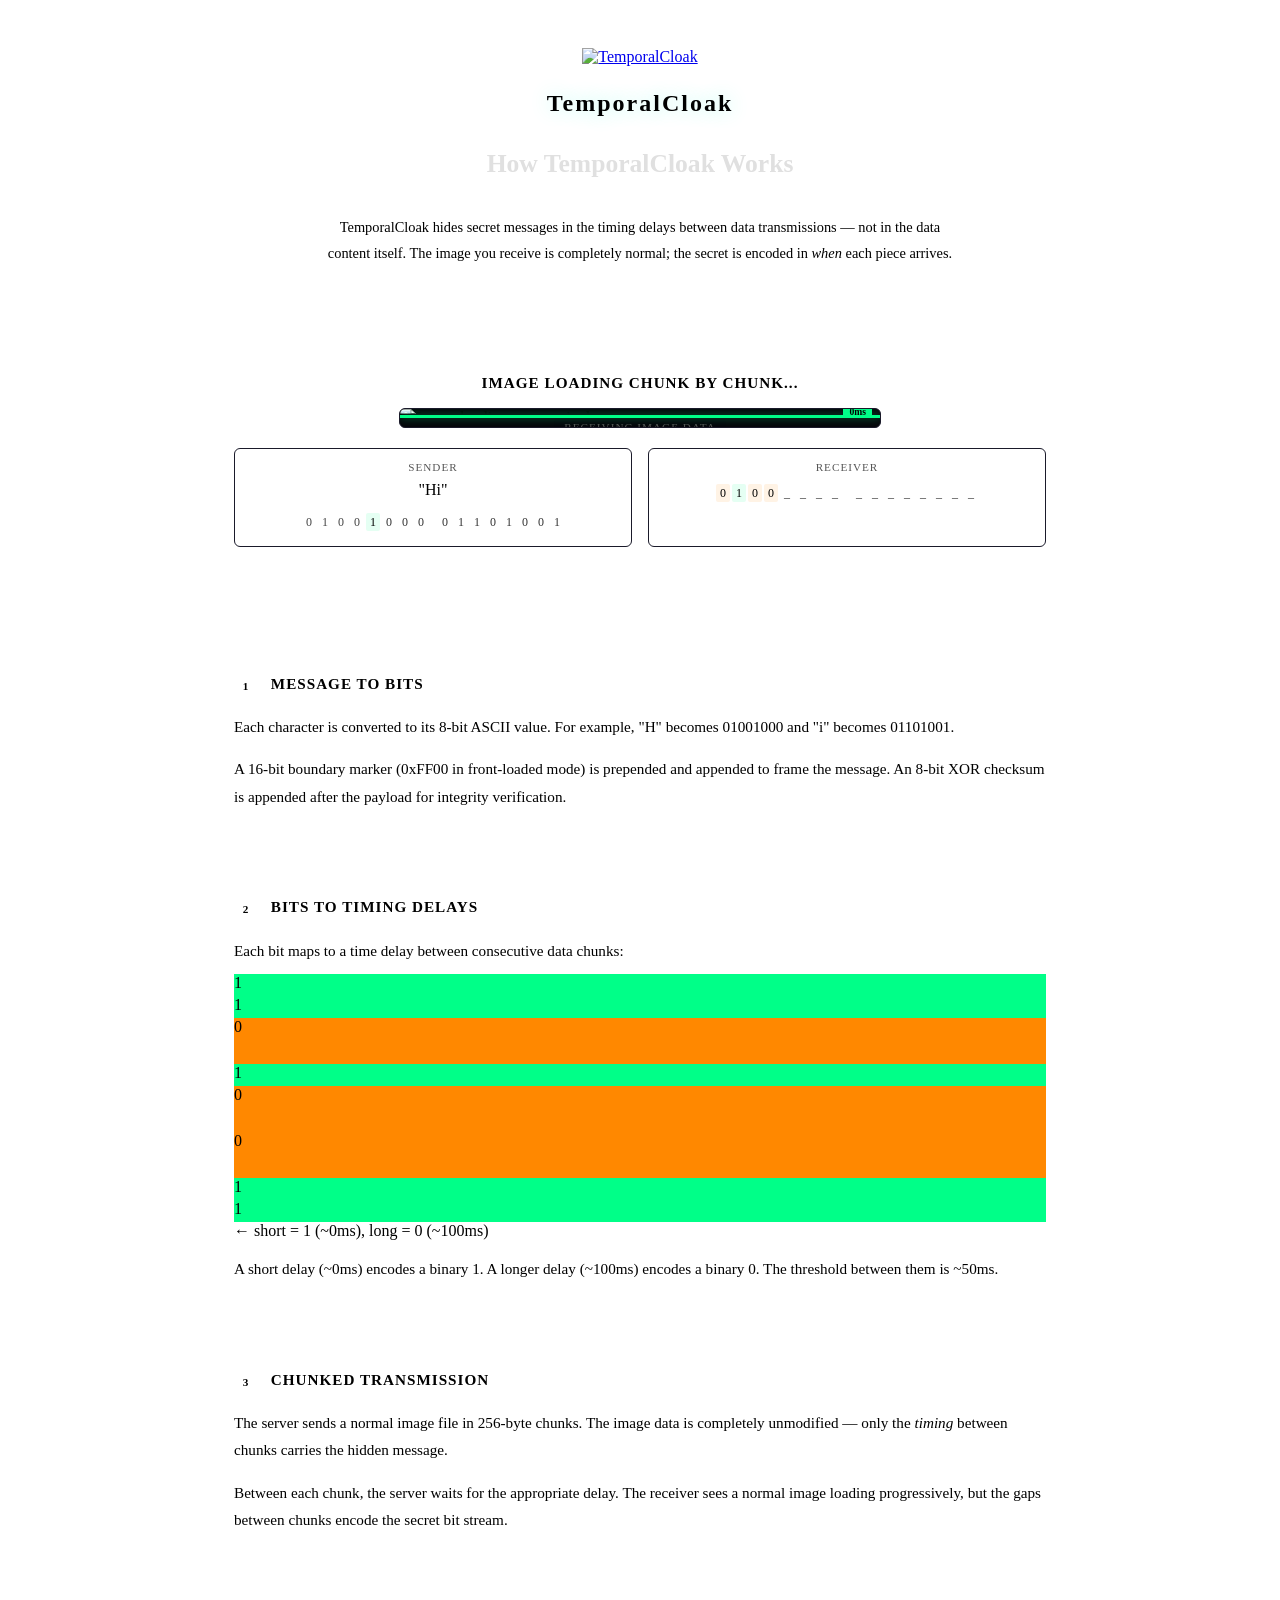
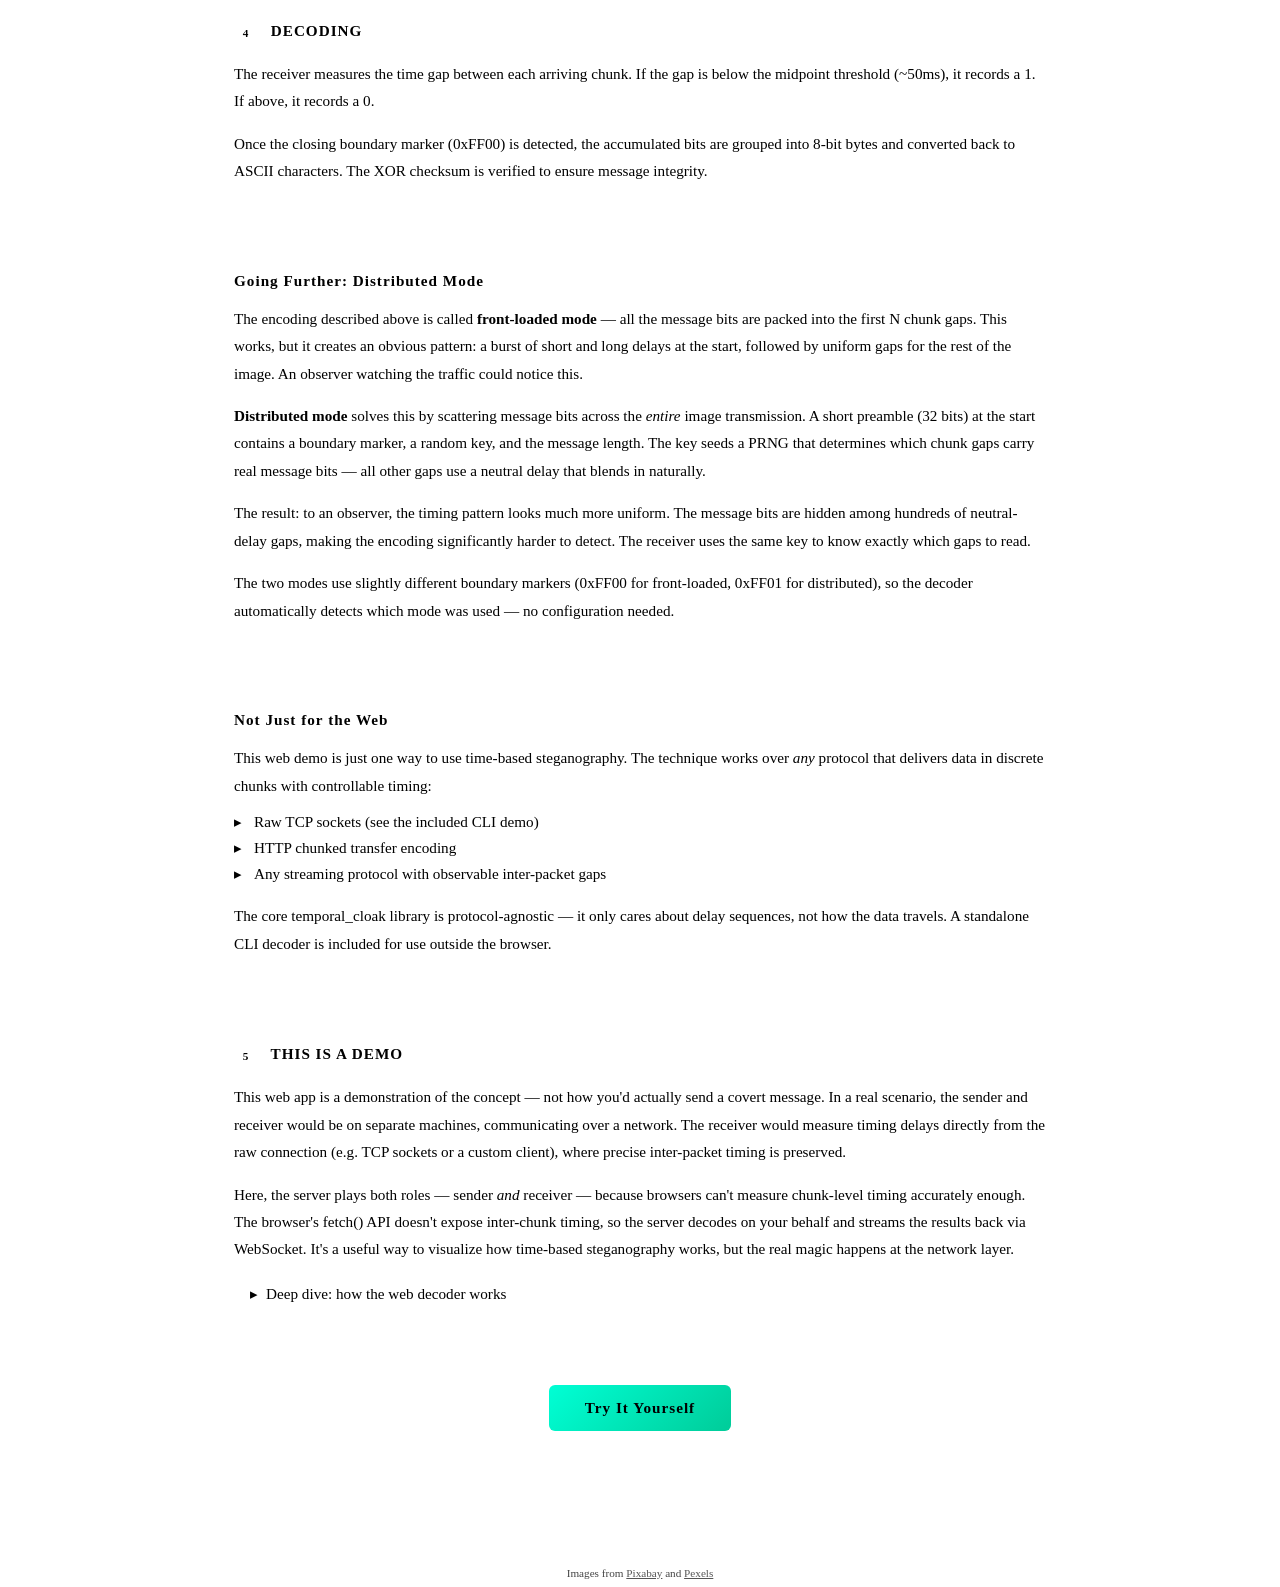
==== commit 9bf344ac: "refactor: extract shared CSS into common.css and update explainer content" ====
--- a/static/explainer.html
+++ b/static/explainer.html
@@ -515,9 +515,9 @@
                 <div class="delay-bar" style="height:46px;background:#ff8800;">0</div>
                 <div class="delay-bar" style="height:22px;background:#00ff88;">1</div>
                 <div class="delay-bar" style="height:22px;background:#00ff88;">1</div>
-                <div class="delay-label">&larr; <span class="green">short = 1</span> (~50ms), <span class="orange">long = 0</span> (~300ms)</div>
+                <div class="delay-label">&larr; <span class="green">short = 1</span> (~<span class="cfg-bit1">0ms</span>), <span class="orange">long = 0</span> (~<span class="cfg-bit0">100ms</span>)</div>
             </div>
-            <p>A <span class="green">short delay (~50ms)</span> encodes a binary <span class="green">1</span>. A <span class="orange">longer delay (~300ms)</span> encodes a binary <span class="orange">0</span>. The threshold between them is ~175ms.</p>
+            <p>A <span class="green">short delay (~<span class="cfg-bit1">0ms</span>)</span> encodes a binary <span class="green">1</span>. A <span class="orange">longer delay (~<span class="cfg-bit0">100ms</span>)</span> encodes a binary <span class="orange">0</span>. The threshold between them is ~<span class="cfg-mid">50ms</span>.</p>
         </div>
 
         <!-- Step 3: Chunked Transmission -->
@@ -530,7 +530,7 @@
         <!-- Step 4: Decoding -->
         <div class="card">
             <h3><span class="step-num">4</span> Decoding</h3>
-            <p>The receiver measures the time gap between each arriving chunk. If the gap is below the midpoint threshold (~175ms), it records a <span class="green">1</span>. If above, it records a <span class="orange">0</span>.</p>
+            <p>The receiver measures the time gap between each arriving chunk. If the gap is below the midpoint threshold (~<span class="cfg-mid">50ms</span>), it records a <span class="green">1</span>. If above, it records a <span class="orange">0</span>.</p>
             <p>Once the closing boundary marker (<span class="code">0xFF00</span>) is detected, the accumulated bits are grouped into 8-bit bytes and converted back to ASCII characters. The XOR checksum is verified to ensure message integrity.</p>
         </div>
 
@@ -592,8 +592,8 @@
         ];
         const TOTAL_STEPS = BITS.length; // 16 chunks
 
-        const BIT_1_DELAY = 50;   // ms (short = green)
-        const BIT_0_DELAY = 300;  // ms (long = orange)
+        let BIT_1_DELAY = 0;    // ms (short = green) — updated from /api/config
+        let BIT_0_DELAY = 100;  // ms (long = orange) — updated from /api/config
 
         const animImage      = document.getElementById('animImage');
         const imageWrap      = document.getElementById('imageWrap');
@@ -671,7 +671,7 @@
             const pct = ((step + 1) / TOTAL_STEPS) * 100;
             chunkIndicator.style.top = pct + '%';
             chunkIndicator.className = `chunk-indicator visible bit-${bit}`;
-            delayPill.textContent = bit === 1 ? '50ms' : '300ms';
+            delayPill.textContent = bit === 1 ? '0ms' : '100ms';
         }
 
         function hideChunkIndicator() {
@@ -790,6 +790,21 @@
 
             observer.observe(animCard);
         }
+
+        // Fetch live config and update all dynamic values
+        fetch('/api/config')
+            .then(r => r.json())
+            .then(cfg => {
+                const b1 = Math.round(cfg.bit_1_delay * 1000);
+                const b0 = Math.round(cfg.bit_0_delay * 1000);
+                const mid = Math.round(cfg.midpoint * 1000);
+                BIT_1_DELAY = b1;
+                BIT_0_DELAY = b0;
+                document.querySelectorAll('.cfg-bit1').forEach(el => el.textContent = b1 + 'ms');
+                document.querySelectorAll('.cfg-bit0').forEach(el => el.textContent = b0 + 'ms');
+                document.querySelectorAll('.cfg-mid').forEach(el => el.textContent = mid + 'ms');
+            })
+            .catch(() => {}); // keep defaults on failure
     </script>
 </body>
 </html>
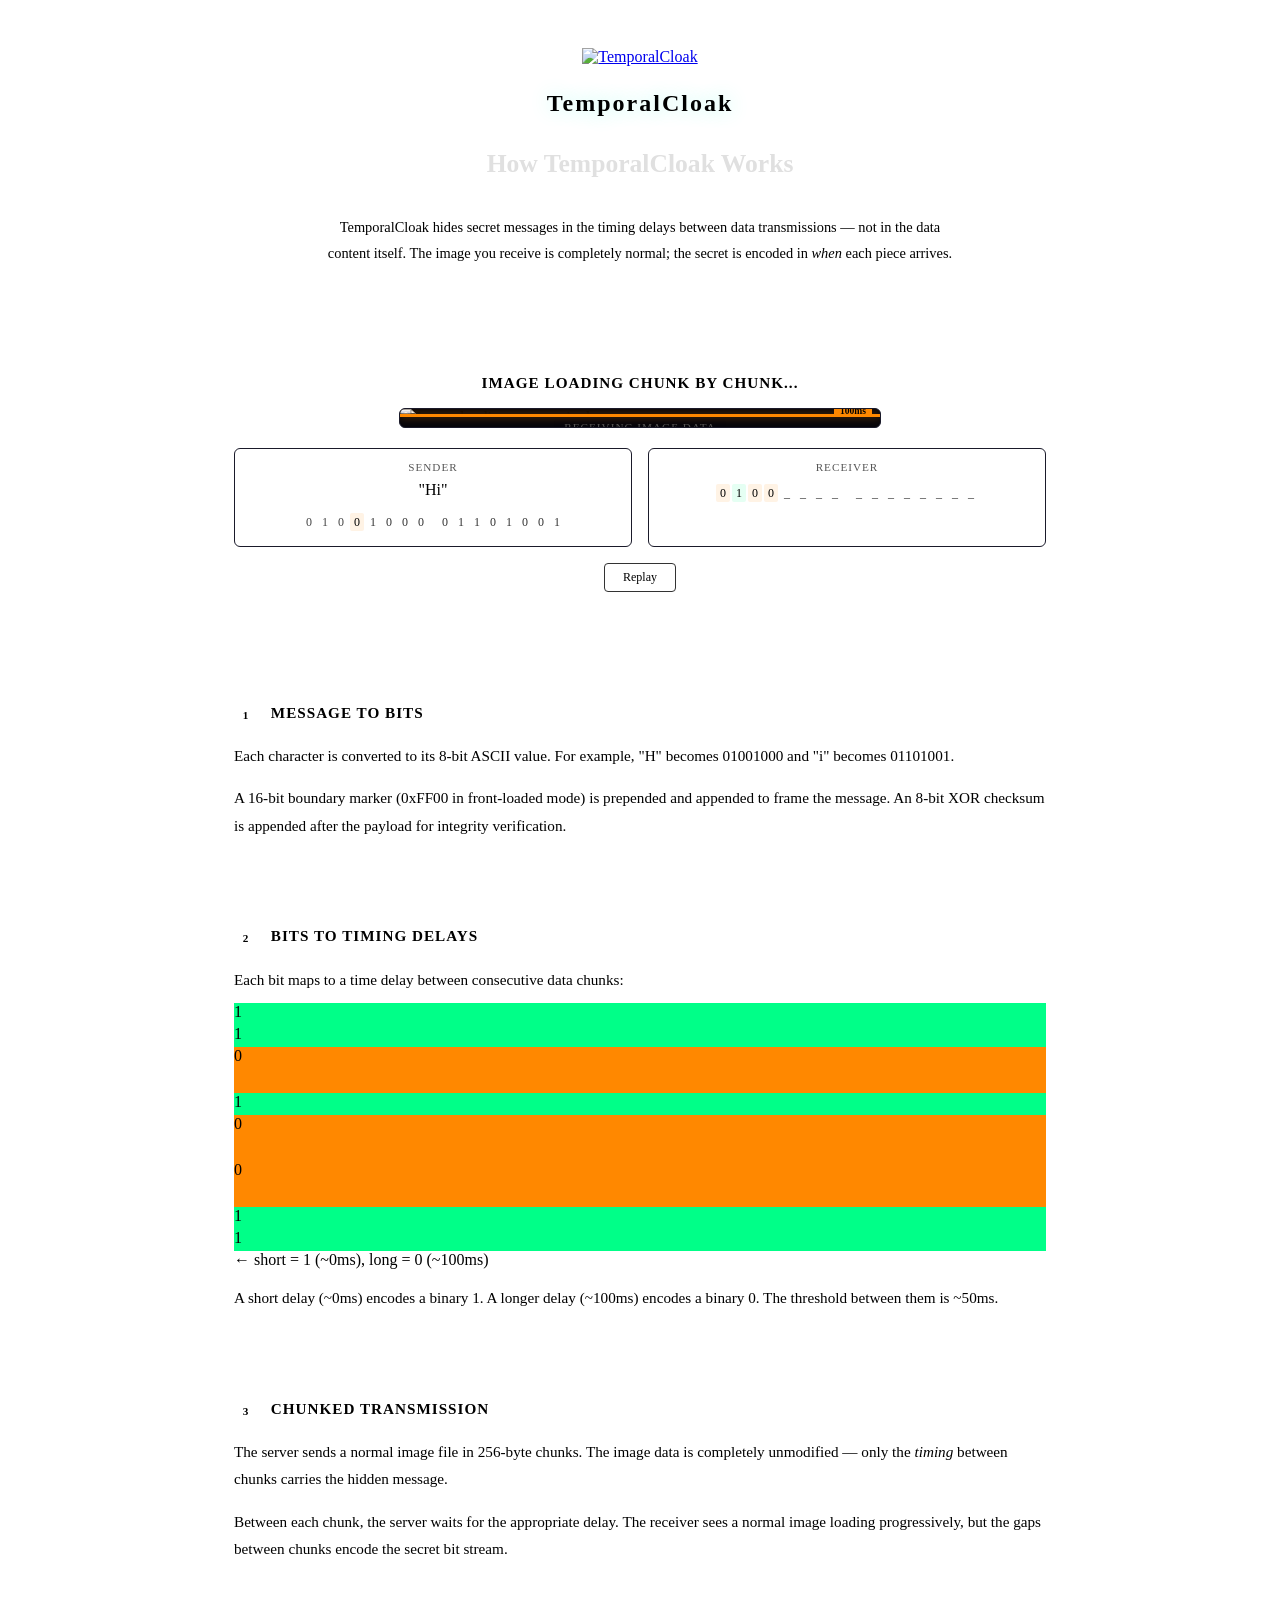
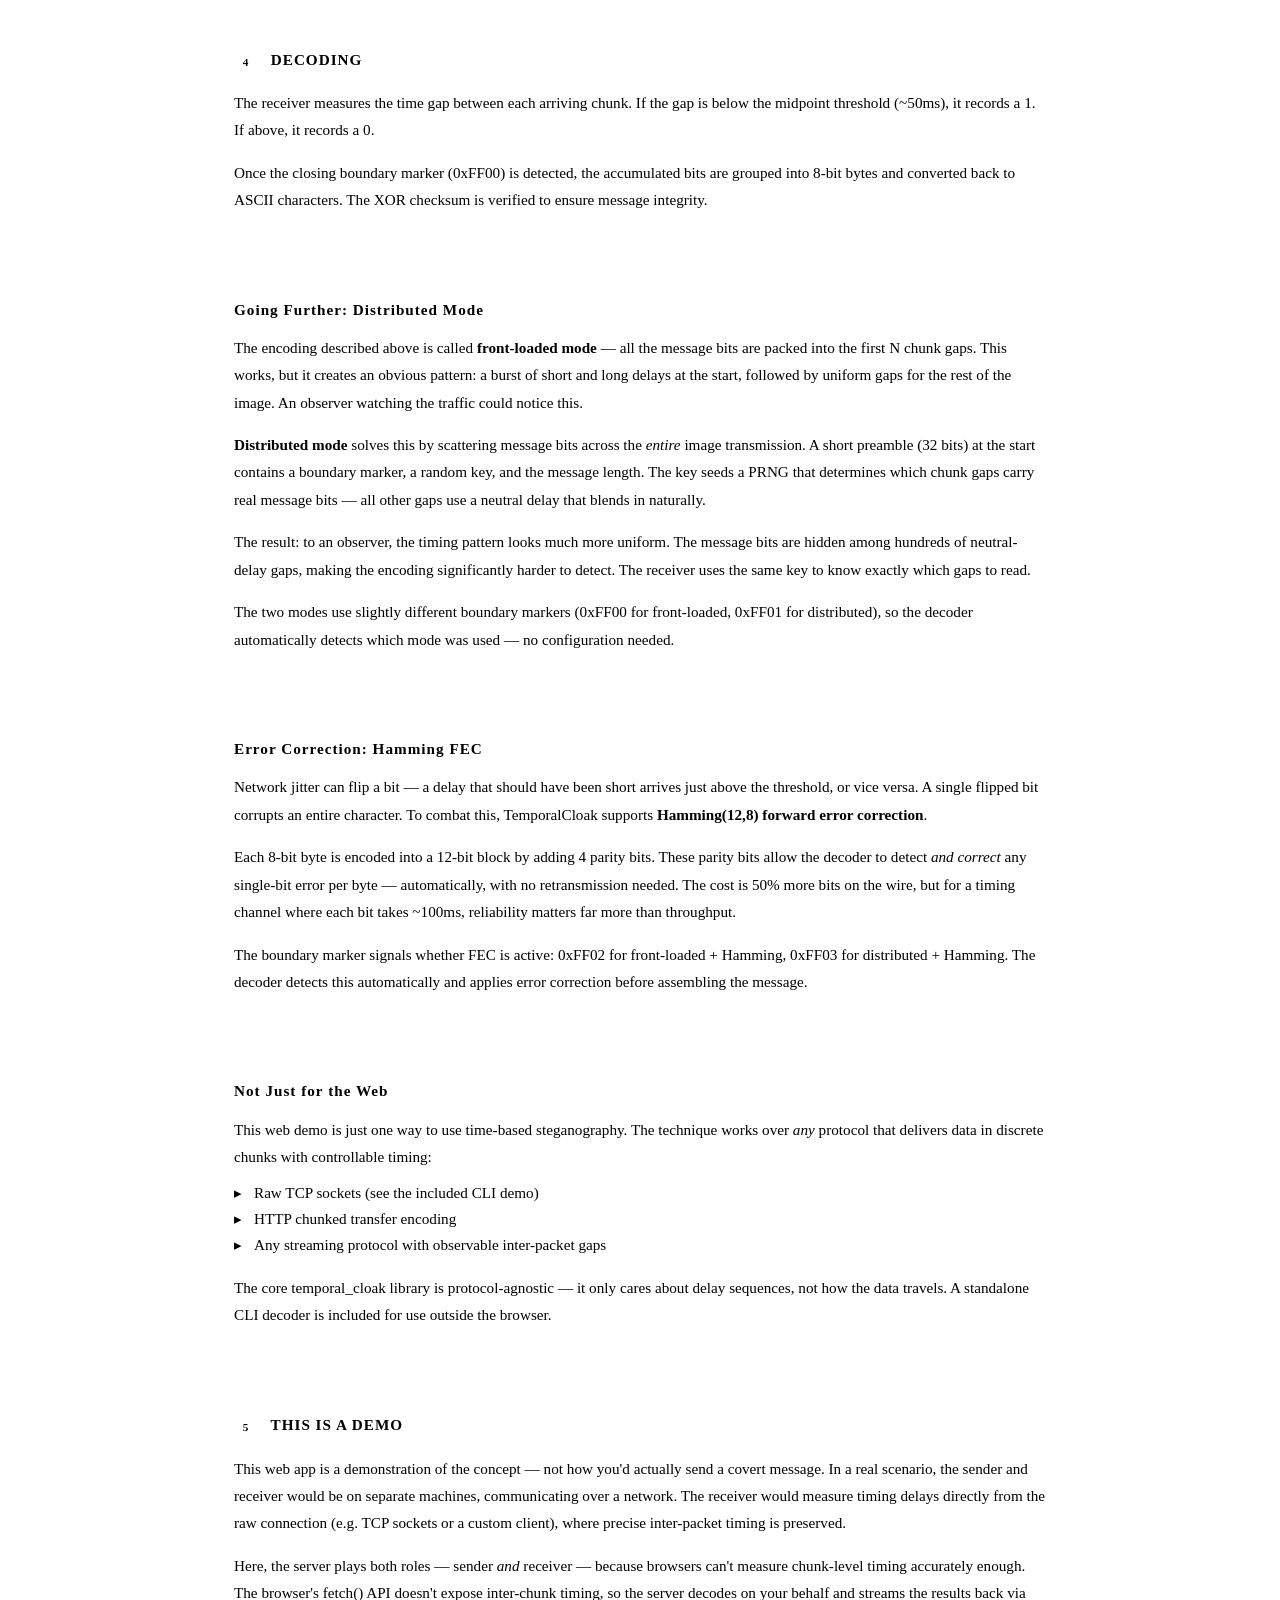
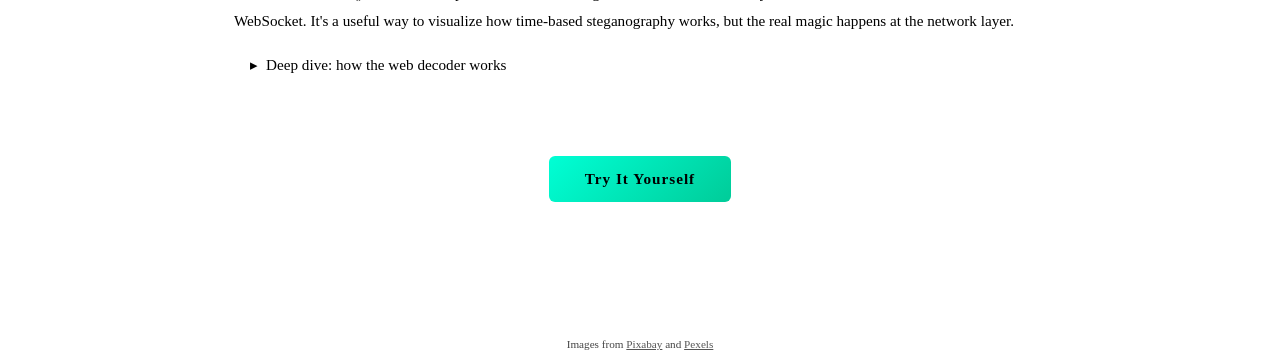
==== commit dfee6734: "feat: add decode throughput display and Hamming correction tracking" ====
--- a/static/explainer.html
+++ b/static/explainer.html
@@ -364,7 +364,6 @@
             font-size: 0.75rem;
             cursor: pointer;
             transition: background 0.2s;
-            display: none;
         }
 
         .replay-btn:hover { background: #2a2a3a; }
@@ -543,6 +542,14 @@
             <p>The two modes use slightly different boundary markers (<span class="code">0xFF00</span> for front-loaded, <span class="code">0xFF01</span> for distributed), so the decoder automatically detects which mode was used &mdash; no configuration needed.</p>
         </div>
 
+        <!-- Error Correction -->
+        <div class="highlight-card">
+            <h3>Error Correction: Hamming FEC</h3>
+            <p>Network jitter can flip a bit &mdash; a delay that should have been short arrives just above the threshold, or vice versa. A single flipped bit corrupts an entire character. To combat this, TemporalCloak supports <strong>Hamming(12,8) forward error correction</strong>.</p>
+            <p>Each 8-bit byte is encoded into a 12-bit block by adding 4 parity bits. These parity bits allow the decoder to detect <em>and correct</em> any single-bit error per byte &mdash; automatically, with no retransmission needed. The cost is 50% more bits on the wire, but for a timing channel where each bit takes ~100ms, reliability matters far more than throughput.</p>
+            <p>The boundary marker signals whether FEC is active: <span class="code">0xFF02</span> for front-loaded + Hamming, <span class="code">0xFF03</span> for distributed + Hamming. The decoder detects this automatically and applies error correction before assembling the message.</p>
+        </div>
+
         <!-- Not Just for the Web -->
         <div class="highlight-card">
             <h3>Not Just for the Web</h3>
@@ -622,7 +629,6 @@
             senderBits.innerHTML = '';
             recvBits.innerHTML = '';
             recvText.textContent = '';
-            replayBtn.style.display = 'none';
             imageLabel.textContent = 'Receiving image data';
 
             // Reset image — fully hidden
@@ -693,7 +699,6 @@
                     hideChunkIndicator();
                     imageLabel.textContent = 'Image received';
                     recvText.textContent = '"Hi"';
-                    replayBtn.style.display = '';
                     animRunning = false;
                     return;
                 }
@@ -776,7 +781,6 @@
             });
 
             recvText.textContent = '"Hi"';
-            replayBtn.style.display = '';
         } else {
             resetAnimation();
 
